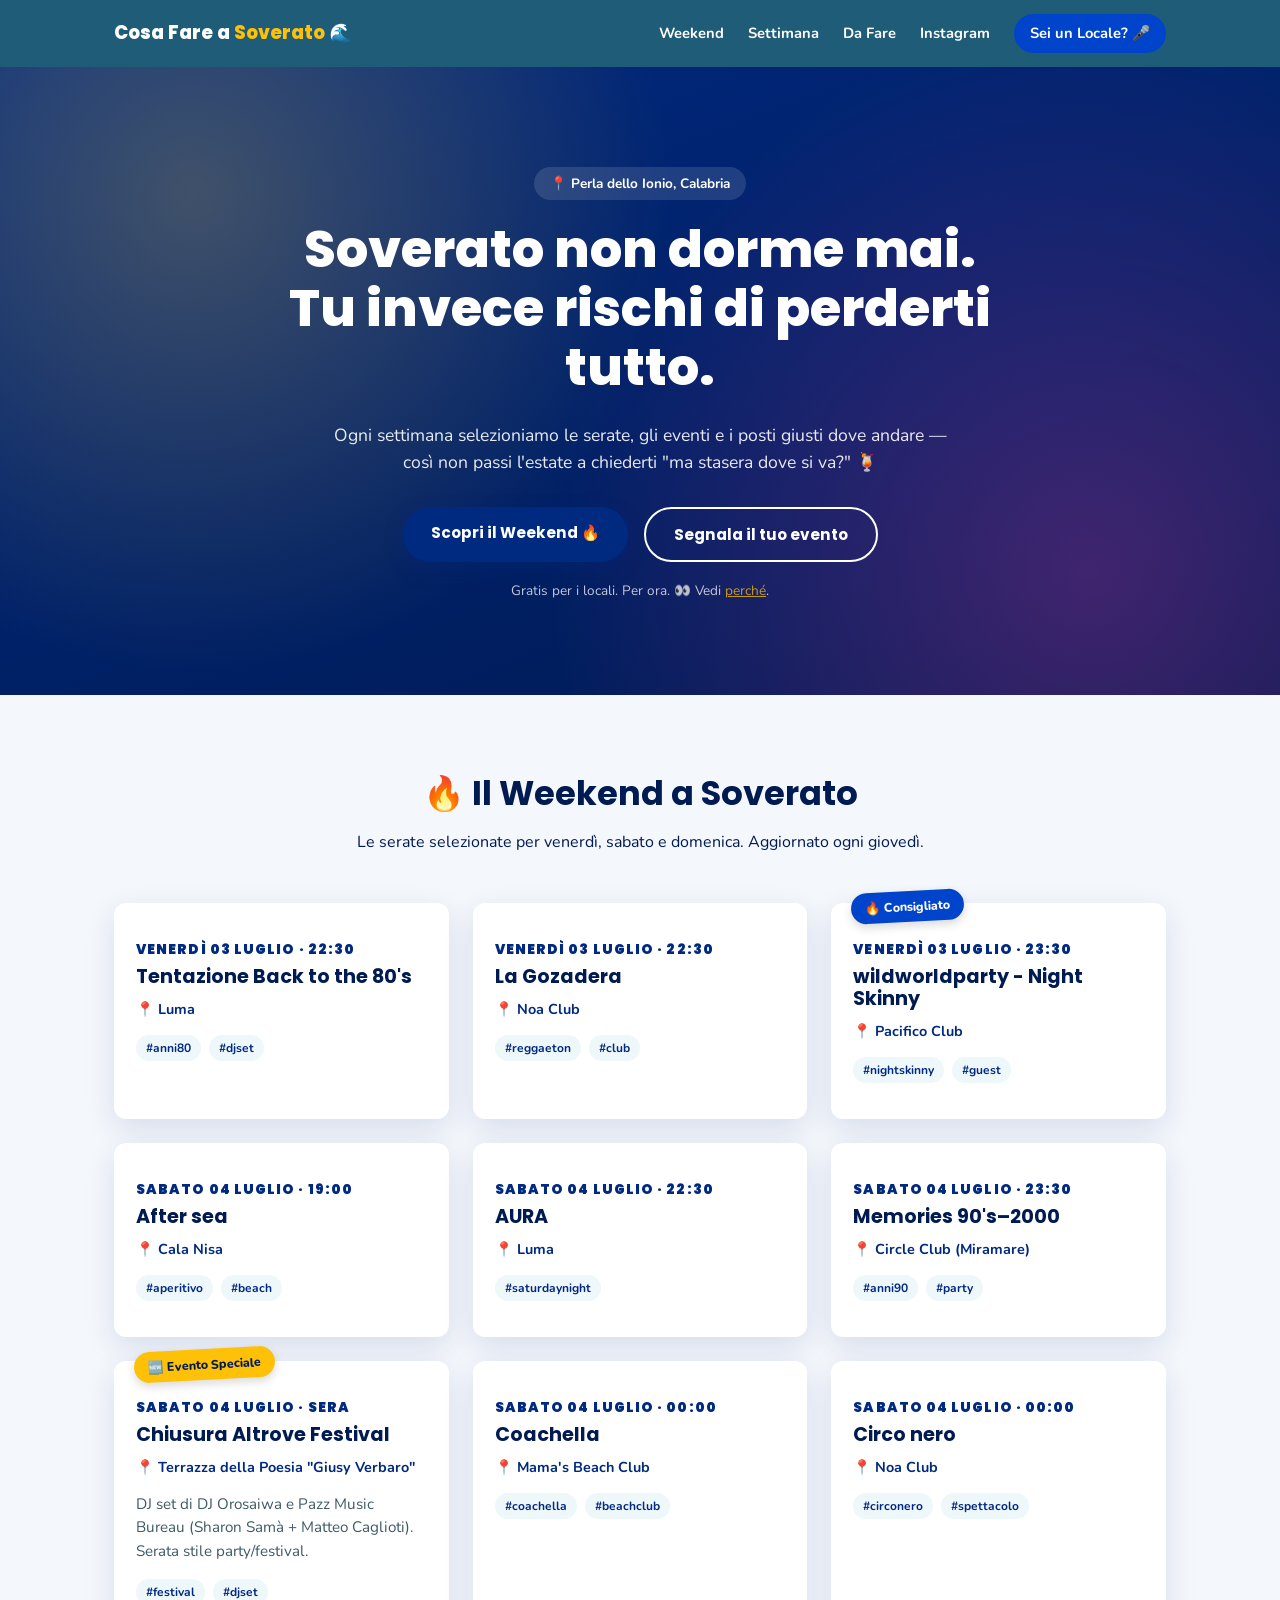
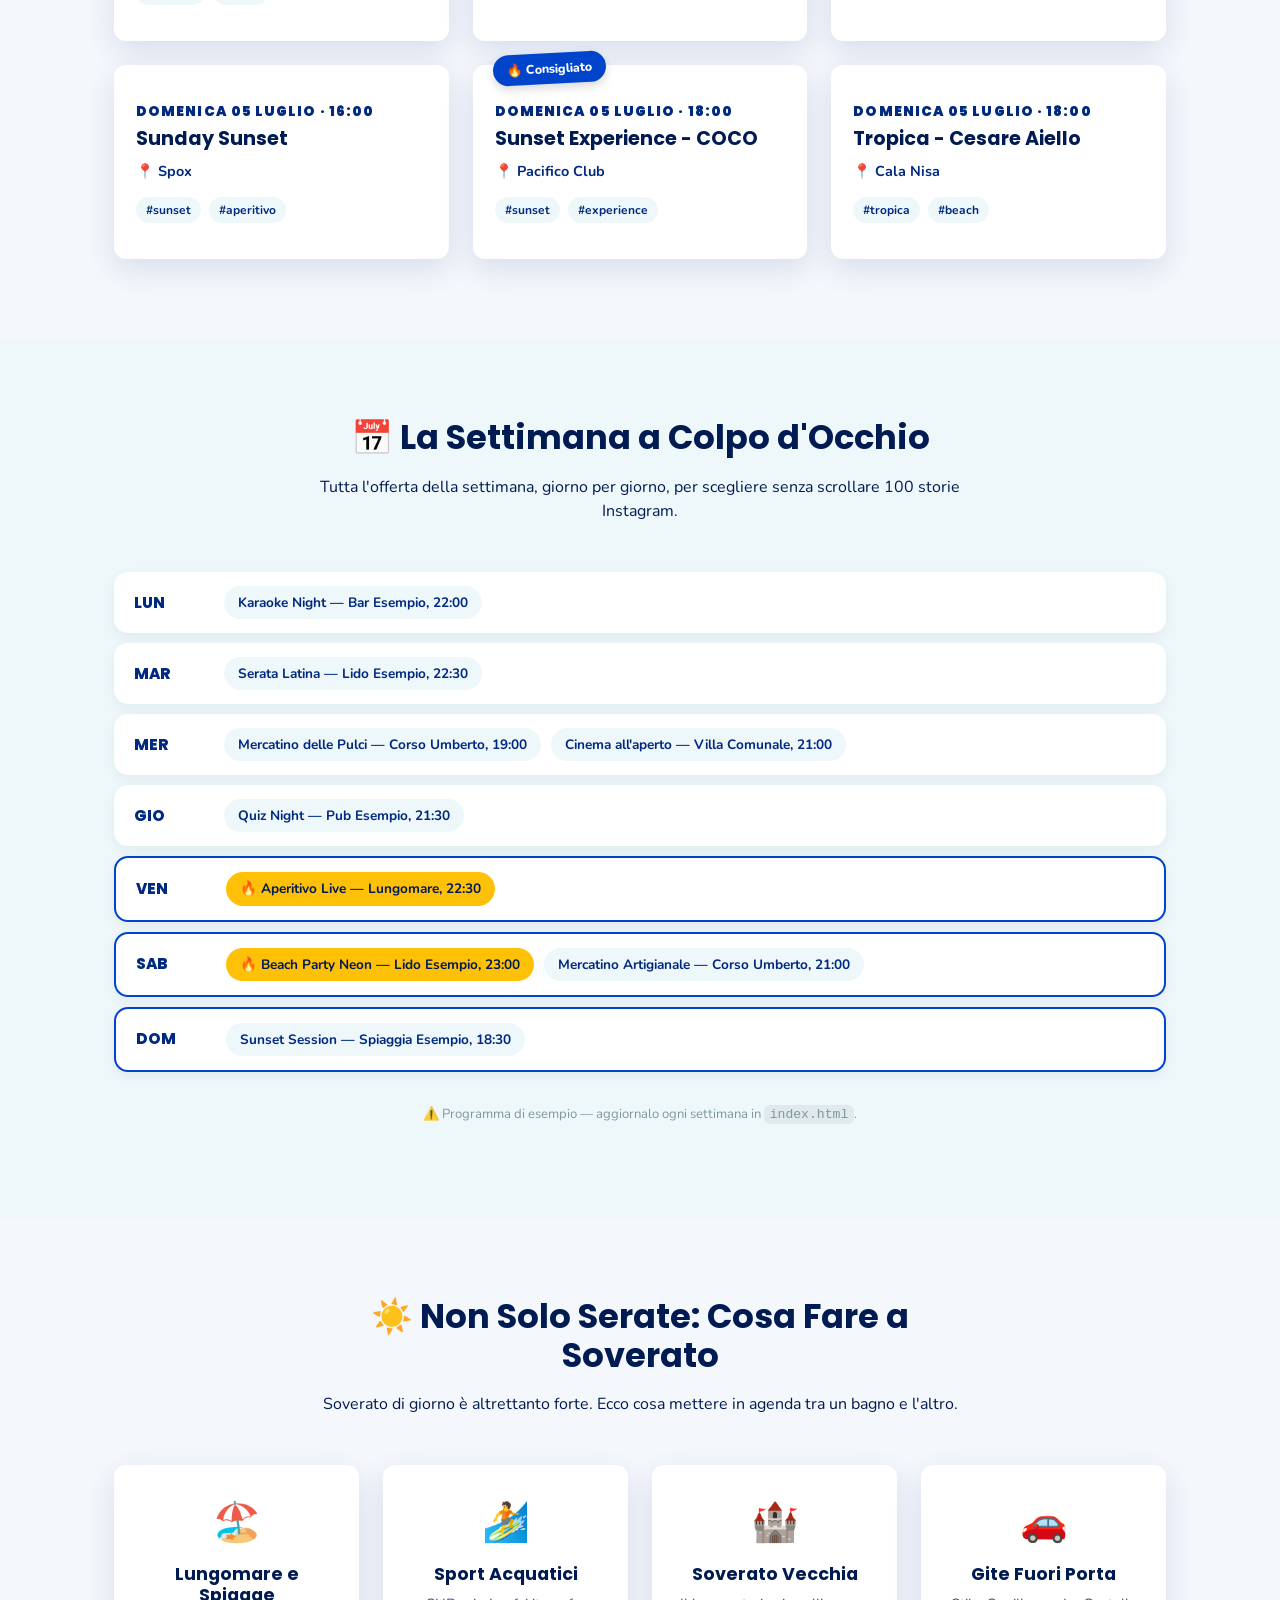
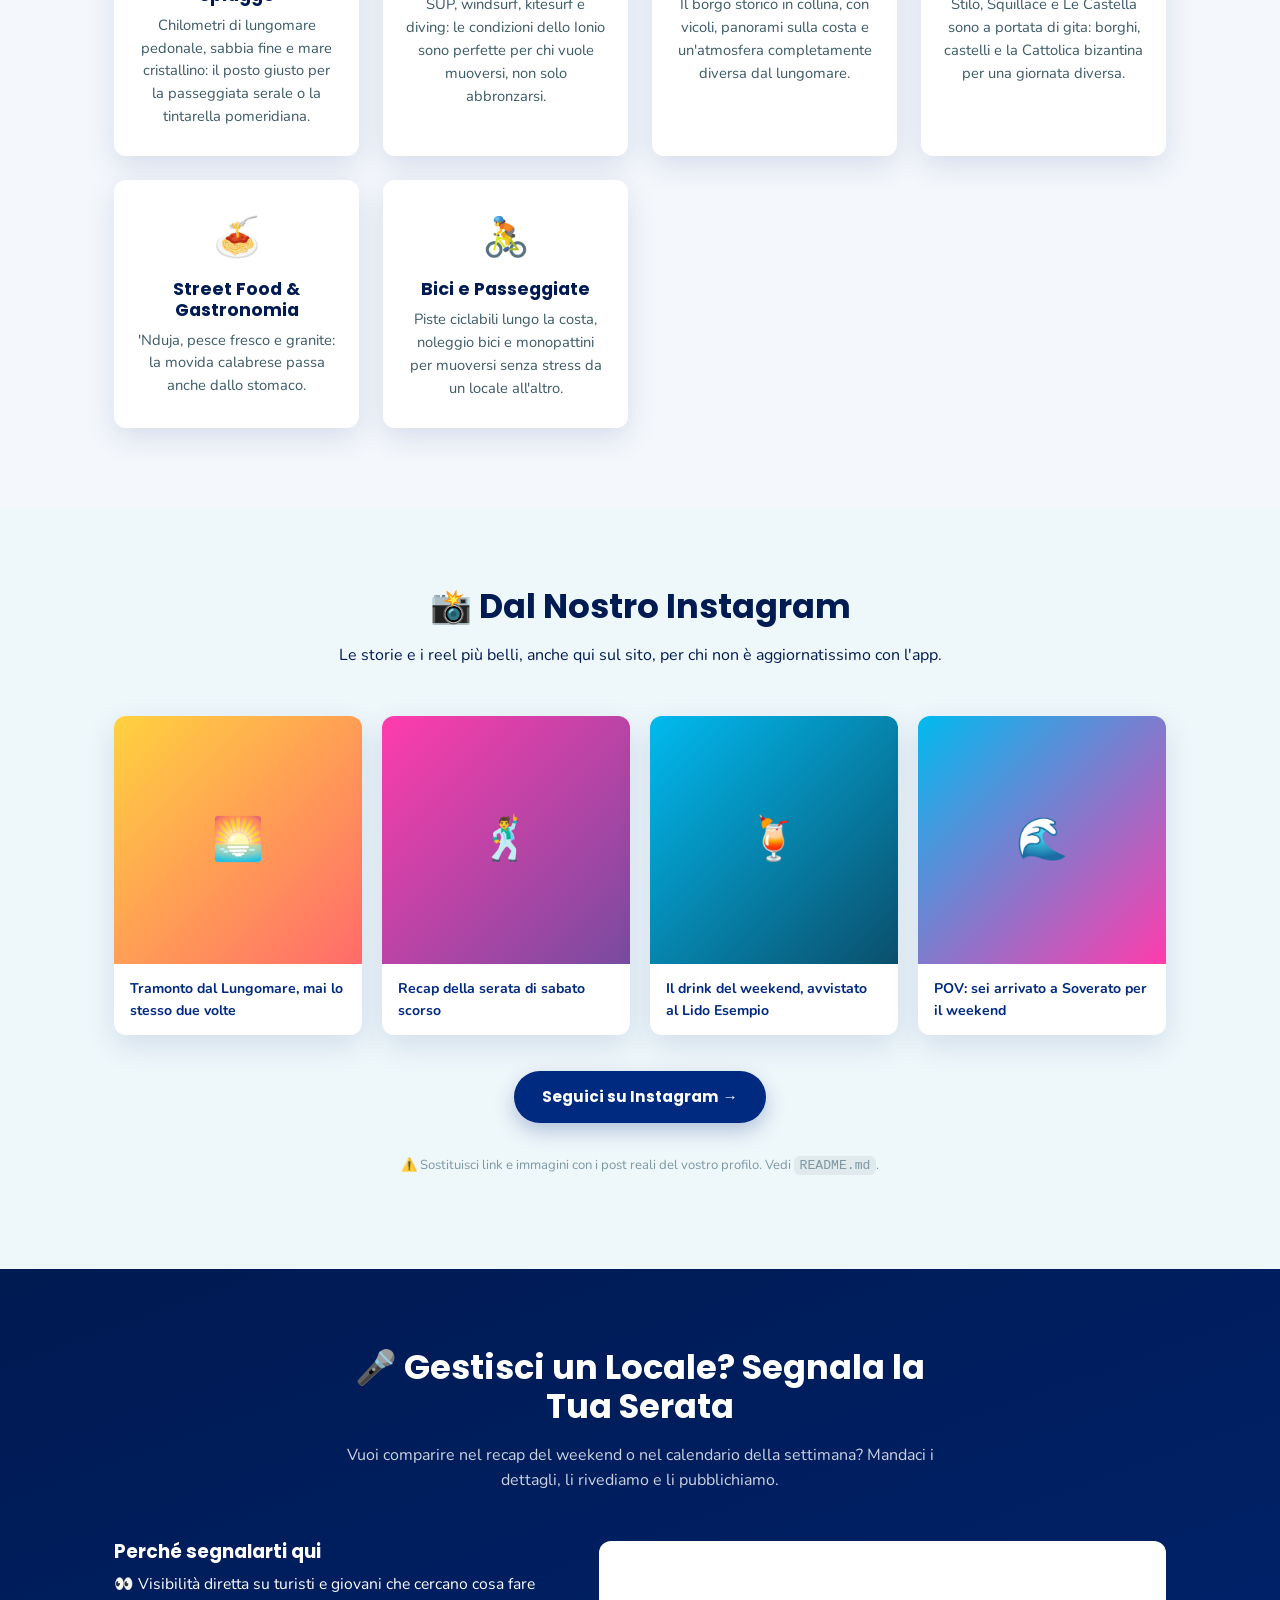
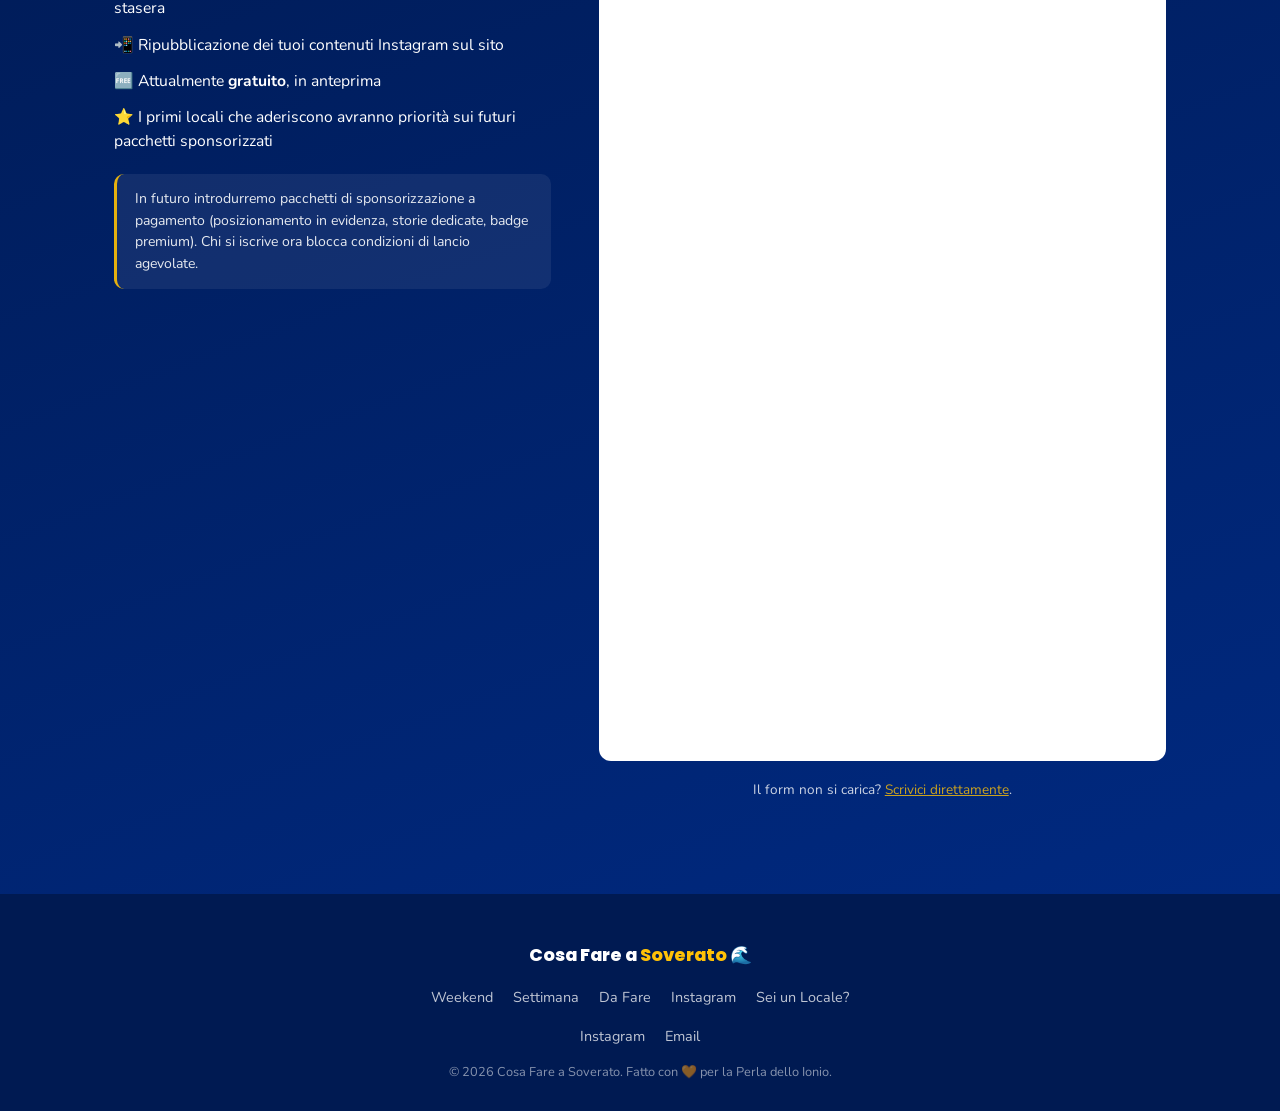
==== index.html @ 8e14e942 "Aggiunti eventi" ====
<!DOCTYPE html>
<html lang="it">
<head>
<meta charset="UTF-8">
<meta name="viewport" content="width=device-width, initial-scale=1.0">
<title>Cosa Fare a Soverato | Eventi, Serate e Cose da Fare Stasera</title>
<meta name="description" content="La guida definitiva a Soverato: eventi del weekend, serate, discoteche, aperitivi e attività turistiche in Calabria. Aggiornata ogni settimana per turisti e giovani. Sei un locale? Segnala il tuo evento gratis.">
<meta name="keywords" content="cosa fare a Soverato, eventi Soverato, serate Soverato, discoteche Soverato, movida Calabria, Soverato stasera, turismo Soverato">
<meta name="author" content="Cosa Fare a Soverato">
<meta name="robots" content="index, follow">
<link rel="canonical" href="https://www.cosafareasoverato.it/">

<!-- Open Graph -->
<meta property="og:type" content="website">
<meta property="og:site_name" content="Cosa Fare a Soverato">
<meta property="og:title" content="Cosa Fare a Soverato | Eventi, Serate e Cose da Fare Stasera">
<meta property="og:description" content="Weekend, serate, spiagge e attività: tutto quello che succede a Soverato, aggiornato ogni settimana. 🌊🔥">
<meta property="og:image" content="https://www.cosafareasoverato.it/images/og-cover.jpg">
<meta property="og:url" content="https://www.cosafareasoverato.it/">
<meta property="og:locale" content="it_IT">

<!-- Twitter Card -->
<meta name="twitter:card" content="summary_large_image">
<meta name="twitter:title" content="Cosa Fare a Soverato | Eventi, Serate e Cose da Fare Stasera">
<meta name="twitter:description" content="Weekend, serate, spiagge e attività: tutto quello che succede a Soverato, aggiornato ogni settimana. 🌊🔥">
<meta name="twitter:image" content="https://www.cosafareasoverato.it/images/og-cover.jpg">

<meta name="theme-color" content="#0B4F6C">
<link rel="icon" type="image/svg+xml" href="images/favicon.svg">

<link rel="preconnect" href="https://fonts.googleapis.com">
<link rel="preconnect" href="https://fonts.gstatic.com" crossorigin>
<link href="https://fonts.googleapis.com/css2?family=Poppins:wght@700;800;900&family=Nunito:wght@400;600;700&display=swap" rel="stylesheet">

<link rel="stylesheet" href="css/style.css">

<!-- JSON-LD: Organization + WebSite -->
<script type="application/ld+json">
{
  "@context": "https://schema.org",
  "@type": "Organization",
  "name": "Cosa Fare a Soverato",
  "url": "https://www.cosafareasoverato.it/",
  "logo": "https://www.cosafareasoverato.it/images/logo.png",
  "sameAs": [
    "https://www.instagram.com/cosafareasoverato/"
  ]
}
</script>
<script type="application/ld+json">
{
  "@context": "https://schema.org",
  "@type": "WebSite",
  "name": "Cosa Fare a Soverato",
  "url": "https://www.cosafareasoverato.it/"
}
</script>
</head>
<body>

<!-- ============ HEADER / NAV ============ -->
<header class="site-header">
  <div class="container nav-wrap">
    <a href="#top" class="logo">Cosa Fare a <span>Soverato</span> 🌊</a>
    <button class="nav-toggle" id="navToggle" aria-label="Apri menu" aria-expanded="false">
      <span></span><span></span><span></span>
    </button>
    <nav class="main-nav" id="mainNav">
      <a href="#weekend">Weekend</a>
      <a href="#settimana">Settimana</a>
      <a href="#da-fare">Da Fare</a>
      <a href="#instagram">Instagram</a>
      <a href="#locali" class="nav-cta">Sei un Locale? 🎤</a>
    </nav>
  </div>
</header>

<!-- ============ HERO ============ -->
<section class="hero" id="top">
  <div class="container hero-inner">
    <p class="eyebrow">📍 Perla dello Ionio, Calabria</p>
    <h1>Soverato non dorme mai. <br>Tu invece rischi di perderti tutto.</h1>
    <p class="hero-sub">Ogni settimana selezioniamo le serate, gli eventi e i posti giusti dove andare — così non passi l'estate a chiederti "ma stasera dove si va?" 🍹</p>
    <div class="hero-cta">
      <a href="#weekend" class="btn btn-primary">Scopri il Weekend 🔥</a>
      <a href="#locali" class="btn btn-outline">Segnala il tuo evento</a>
    </div>
    <p class="hero-note">Gratis per i locali. Per ora. 👀 Vedi <a href="#pricing-note">perché</a>.</p>
  </div>
</section>

<!-- ============ WEEKEND RECAP ============ -->
<section class="section" id="weekend">
  <div class="container">
    <div class="section-head">
      <h2>🔥 Il Weekend a Soverato</h2>
      <p>Le serate selezionate per venerdì, sabato e domenica. Aggiornato ogni giovedì.</p>
    </div>

    <!--
      TEMPLATE EVENTO — copia questo blocco <article> per aggiungere un nuovo evento del weekend.
      Cambia solo il testo tra i tag, non toccare le classi.
      Badge disponibili: badge-hot (🔥 Consigliato), badge-new (🆕 Novità), badge-free (🎟️ Ingresso Gratuito)
    -->
    <div class="event-grid">
  
  <article class="event-card">
    <p class="event-day">VENERDÌ 03 LUGLIO · 22:30</p>
    <h3>Tentazione Back to the 80's</h3>
    <p class="event-venue">📍 Luma</p>
    <div class="event-tags"><span>#anni80</span><span>#djset</span></div>
  </article>

  <article class="event-card">
    <p class="event-day">VENERDÌ 03 LUGLIO · 22:30</p>
    <h3>La Gozadera</h3>
    <p class="event-venue">📍 Noa Club</p>
    <div class="event-tags"><span>#reggaeton</span><span>#club</span></div>
  </article>

  <article class="event-card">
    <span class="badge badge-hot">🔥 Consigliato</span>
    <p class="event-day">VENERDÌ 03 LUGLIO · 23:30</p>
    <h3>wildworldparty - Night Skinny</h3>
    <p class="event-venue">📍 Pacifico Club</p>
    <div class="event-tags"><span>#nightskinny</span><span>#guest</span></div>
  </article>

  <article class="event-card">
    <p class="event-day">SABATO 04 LUGLIO · 19:00</p>
    <h3>After sea</h3>
    <p class="event-venue">📍 Cala Nisa</p>
    <div class="event-tags"><span>#aperitivo</span><span>#beach</span></div>
  </article>

  <article class="event-card">
    <p class="event-day">SABATO 04 LUGLIO · 22:30</p>
    <h3>AURA</h3>
    <p class="event-venue">📍 Luma</p>
    <div class="event-tags"><span>#saturdaynight</span></div>
  </article>

  <article class="event-card">
    <p class="event-day">SABATO 04 LUGLIO · 23:30</p>
    <h3>Memories 90's–2000</h3>
    <p class="event-venue">📍 Circle Club (Miramare)</p>
    <div class="event-tags"><span>#anni90</span><span>#party</span></div>
  </article>

  <article class="event-card">
    <span class="badge badge-new">🆕 Evento Speciale</span>
    <p class="event-day">SABATO 04 LUGLIO · SERA</p>
    <h3>Chiusura Altrove Festival</h3>
    <p class="event-venue">📍 Terrazza della Poesia "Giusy Verbaro"</p>
    <p class="event-desc">DJ set di DJ Orosaiwa e Pazz Music Bureau (Sharon Samà + Matteo Caglioti). Serata stile party/festival.</p>
    <div class="event-tags"><span>#festival</span><span>#djset</span></div>
  </article>

  <article class="event-card">
    <p class="event-day">SABATO 04 LUGLIO · 00:00</p>
    <h3>Coachella</h3>
    <p class="event-venue">📍 Mama's Beach Club</p>
    <div class="event-tags"><span>#coachella</span><span>#beachclub</span></div>
  </article>

  <article class="event-card">
    <p class="event-day">SABATO 04 LUGLIO · 00:00</p>
    <h3>Circo nero</h3>
    <p class="event-venue">📍 Noa Club</p>
    <div class="event-tags"><span>#circonero</span><span>#spettacolo</span></div>
  </article>

  <article class="event-card">
    <p class="event-day">DOMENICA 05 LUGLIO · 16:00</p>
    <h3>Sunday Sunset</h3>
    <p class="event-venue">📍 Spox</p>
    <div class="event-tags"><span>#sunset</span><span>#aperitivo</span></div>
  </article>

  <article class="event-card">
    <span class="badge badge-hot">🔥 Consigliato</span>
    <p class="event-day">DOMENICA 05 LUGLIO · 18:00</p>
    <h3>Sunset Experience - COCO</h3>
    <p class="event-venue">📍 Pacifico Club</p>
    <div class="event-tags"><span>#sunset</span><span>#experience</span></div>
  </article>

  <article class="event-card">
    <p class="event-day">DOMENICA 05 LUGLIO · 18:00</p>
    <h3>Tropica - Cesare Aiello</h3>
    <p class="event-venue">📍 Cala Nisa</p>
    <div class="event-tags"><span>#tropica</span><span>#beach</span></div>
  </article>

</div>
</section>

<!-- ============ SETTIMANA ESTATE ============ -->
<section class="section section-alt" id="settimana">
  <div class="container">
    <div class="section-head">
      <h2>📅 La Settimana a Colpo d'Occhio</h2>
      <p>Tutta l'offerta della settimana, giorno per giorno, per scegliere senza scrollare 100 storie Instagram.</p>
    </div>

    <!-- TEMPLATE GIORNO — copia il blocco <div class="day-row"> per un nuovo giorno -->
    <div class="week-list">

      <div class="day-row">
        <div class="day-label">LUN</div>
        <div class="day-events">
          <span class="pill">Karaoke Night — Bar Esempio, 22:00</span>
        </div>
      </div>

      <div class="day-row">
        <div class="day-label">MAR</div>
        <div class="day-events">
          <span class="pill">Serata Latina — Lido Esempio, 22:30</span>
        </div>
      </div>

      <div class="day-row">
        <div class="day-label">MER</div>
        <div class="day-events">
          <span class="pill">Mercatino delle Pulci — Corso Umberto, 19:00</span>
          <span class="pill">Cinema all'aperto — Villa Comunale, 21:00</span>
        </div>
      </div>

      <div class="day-row">
        <div class="day-label">GIO</div>
        <div class="day-events">
          <span class="pill">Quiz Night — Pub Esempio, 21:30</span>
        </div>
      </div>

      <div class="day-row day-row-highlight">
        <div class="day-label">VEN</div>
        <div class="day-events">
          <span class="pill pill-hot">🔥 Aperitivo Live — Lungomare, 22:30</span>
        </div>
      </div>

      <div class="day-row day-row-highlight">
        <div class="day-label">SAB</div>
        <div class="day-events">
          <span class="pill pill-hot">🔥 Beach Party Neon — Lido Esempio, 23:00</span>
          <span class="pill">Mercatino Artigianale — Corso Umberto, 21:00</span>
        </div>
      </div>

      <div class="day-row day-row-highlight">
        <div class="day-label">DOM</div>
        <div class="day-events">
          <span class="pill">Sunset Session — Spiaggia Esempio, 18:30</span>
        </div>
      </div>

    </div>
    <p class="section-footnote">⚠️ Programma di esempio — aggiornalo ogni settimana in <code>index.html</code>.</p>
  </div>
</section>

<!-- ============ COSA FARE (TURISMO) ============ -->
<section class="section" id="da-fare">
  <div class="container">
    <div class="section-head">
      <h2>☀️ Non Solo Serate: Cosa Fare a Soverato</h2>
      <p>Soverato di giorno è altrettanto forte. Ecco cosa mettere in agenda tra un bagno e l'altro.</p>
    </div>

    <div class="activity-grid">
      <article class="activity-card">
        <div class="activity-emoji">🏖️</div>
        <h3>Lungomare e Spiagge</h3>
        <p>Chilometri di lungomare pedonale, sabbia fine e mare cristallino: il posto giusto per la passeggiata serale o la tintarella pomeridiana.</p>
      </article>
      <article class="activity-card">
        <div class="activity-emoji">🏄</div>
        <h3>Sport Acquatici</h3>
        <p>SUP, windsurf, kitesurf e diving: le condizioni dello Ionio sono perfette per chi vuole muoversi, non solo abbronzarsi.</p>
      </article>
      <article class="activity-card">
        <div class="activity-emoji">🏰</div>
        <h3>Soverato Vecchia</h3>
        <p>Il borgo storico in collina, con vicoli, panorami sulla costa e un'atmosfera completamente diversa dal lungomare.</p>
      </article>
      <article class="activity-card">
        <div class="activity-emoji">🚗</div>
        <h3>Gite Fuori Porta</h3>
        <p>Stilo, Squillace e Le Castella sono a portata di gita: borghi, castelli e la Cattolica bizantina per una giornata diversa.</p>
      </article>
      <article class="activity-card">
        <div class="activity-emoji">🍝</div>
        <h3>Street Food & Gastronomia</h3>
        <p>'Nduja, pesce fresco e granite: la movida calabrese passa anche dallo stomaco.</p>
      </article>
      <article class="activity-card">
        <div class="activity-emoji">🚴</div>
        <h3>Bici e Passeggiate</h3>
        <p>Piste ciclabili lungo la costa, noleggio bici e monopattini per muoversi senza stress da un locale all'altro.</p>
      </article>
    </div>
  </div>
</section>

<!-- ============ INSTAGRAM ============ -->
<section class="section section-alt" id="instagram">
  <div class="container">
    <div class="section-head">
      <h2>📸 Dal Nostro Instagram</h2>
      <p>Le storie e i reel più belli, anche qui sul sito, per chi non è aggiornatissimo con l'app.</p>
    </div>

    <!-- TEMPLATE POST — copia il blocco <a class="ig-card"> e sostituisci link + immagine + didascalia -->
    <div class="ig-grid">
      <a href="https://www.instagram.com/cosafareasoverato/" target="_blank" rel="noopener" class="ig-card">
        <div class="ig-thumb ig-thumb-1">🌅</div>
        <p>Tramonto dal Lungomare, mai lo stesso due volte</p>
      </a>
      <a href="https://www.instagram.com/cosafareasoverato/" target="_blank" rel="noopener" class="ig-card">
        <div class="ig-thumb ig-thumb-2">🕺</div>
        <p>Recap della serata di sabato scorso</p>
      </a>
      <a href="https://www.instagram.com/cosafareasoverato/" target="_blank" rel="noopener" class="ig-card">
        <div class="ig-thumb ig-thumb-3">🍹</div>
        <p>Il drink del weekend, avvistato al Lido Esempio</p>
      </a>
      <a href="https://www.instagram.com/cosafareasoverato/" target="_blank" rel="noopener" class="ig-card">
        <div class="ig-thumb ig-thumb-4">🌊</div>
        <p>POV: sei arrivato a Soverato per il weekend</p>
      </a>
    </div>
    <div class="ig-follow">
      <a href="https://www.instagram.com/cosafareasoverato/" target="_blank" rel="noopener" class="btn btn-primary">Seguici su Instagram →</a>
    </div>
    <p class="section-footnote">⚠️ Sostituisci link e immagini con i post reali del vostro profilo. Vedi <code>README.md</code>.</p>
  </div>
</section>

<!-- ============ SEI UN LOCALE ============ -->
<section class="section section-dark" id="locali">
  <div class="container locali-inner">
    <div class="section-head">
      <h2>🎤 Gestisci un Locale? Segnala la Tua Serata</h2>
      <p>Vuoi comparire nel recap del weekend o nel calendario della settimana? Mandaci i dettagli, li rivediamo e li pubblichiamo.</p>
    </div>

    <div class="locali-grid">
      <div class="locali-perks">
        <h3>Perché segnalarti qui</h3>
        <ul class="perk-list">
          <li>👀 Visibilità diretta su turisti e giovani che cercano cosa fare stasera</li>
          <li>📲 Ripubblicazione dei tuoi contenuti Instagram sul sito</li>
          <li>🆓 Attualmente <strong>gratuito</strong>, in anteprima</li>
          <li>⭐ I primi locali che aderiscono avranno priorità sui futuri pacchetti sponsorizzati</li>
        </ul>
        <p id="pricing-note" class="pricing-note">In futuro introdurremo pacchetti di sponsorizzazione a pagamento (posizionamento in evidenza, storie dedicate, badge premium). Chi si iscrive ora blocca condizioni di lancio agevolate.</p>
      </div>

      <div class="locali-form">
        <!--
          FORM GOOGLE — sostituisci lo "src" qui sotto con il link di embed del tuo Google Form:
          Google Form → tre puntini in alto a destra → Incorpora HTML → copia il valore "src" dell'iframe.
        -->
        <iframe
          src="https://docs.google.com/forms/d/e/INSERISCI_QUI_ID_FORM/viewform?embedded=true"
          width="100%" height="820" frameborder="0" marginheight="0" marginwidth="0"
          title="Form segnalazione eventi locali Soverato">
          Caricamento…
        </iframe>
        <p class="form-fallback">Il form non si carica? <a href="mailto:info@cosafareasoverato.it">Scrivici direttamente</a>.</p>
      </div>
    </div>
  </div>
</section>

<!-- ============ FOOTER ============ -->
<footer class="site-footer">
  <div class="container footer-inner">
    <p class="footer-logo">Cosa Fare a <span>Soverato</span> 🌊</p>
    <div class="footer-links">
      <a href="#weekend">Weekend</a>
      <a href="#settimana">Settimana</a>
      <a href="#da-fare">Da Fare</a>
      <a href="#instagram">Instagram</a>
      <a href="#locali">Sei un Locale?</a>
    </div>
    <div class="footer-social">
      <a href="https://www.instagram.com/cosafareasoverato/" target="_blank" rel="noopener">Instagram</a>
      <a href="mailto:info@cosafareasoverato.it">Email</a>
    </div>
    <p class="footer-copy">© <span id="year"></span> Cosa Fare a Soverato. Fatto con 🧡 per la Perla dello Ionio.</p>
  </div>
</footer>

<script src="js/main.js"></script>
</body>
</html>
---- css/style.css ----
:root {
  --blue-deep: #002980; /* Main Flyer Navy */
  --blue-dark: #001A52; /* Darker shade for depth */
  --turquoise: #D1E6FA; /* Light blue from the Friday weather card */
  --coral: #0044CC; /* Vibrant blue for primary buttons */
  --yellow: #FFC107; /* From the sun icon */
  --pink: #002980; /* Overwritten to remove pink gradients */
  --light: #F4F7FB; /* Very light blue-grey for site background */
  --white: #FFFFFF;
  --text: #001A52; /* Dark navy text instead of dark grey */
  --radius: 12px; /* Slightly sharper corners to match the flyer's rectangular feel */
  --shadow: 0 10px 30px rgba(0, 41, 128, 0.12);
  --font-head: 'Poppins', sans-serif;
  --font-body: 'Nunito', sans-serif;
}

* { box-sizing: border-box; }

html { scroll-behavior: smooth; }

body {
  margin: 0;
  font-family: var(--font-body);
  color: var(--text);
  background: var(--light);
  line-height: 1.55;
}

h1, h2, h3 {
  font-family: var(--font-head);
  line-height: 1.15;
  margin: 0 0 .5em;
}

p { margin: 0 0 1em; }

a { color: inherit; text-decoration: none; }

.container {
  max-width: 1100px;
  margin: 0 auto;
  padding: 0 24px;
}

img { max-width: 100%; display: block; }

/* ---------- BUTTONS ---------- */
.btn {
  display: inline-block;
  padding: 14px 28px;
  border-radius: 999px;
  font-family: var(--font-head);
  font-weight: 700;
  font-size: .95rem;
  transition: transform .15s ease, box-shadow .15s ease;
}
.btn:hover { transform: translateY(-2px) scale(1.02); }
.btn-primary {
  /* Replaced the coral/pink gradient with a solid brand blue */
  background: var(--blue-deep);
  color: var(--white);
  box-shadow: 0 8px 20px rgba(0, 41, 128, .25);
}
.btn-outline {
  background: transparent;
  color: var(--white);
  border: 2px solid var(--white);
}

/* ---------- HEADER / NAV ---------- */
.site-header {
  position: sticky;
  top: 0;
  z-index: 100;
  background: rgba(11, 79, 108, 0.92);
  backdrop-filter: blur(8px);
}
.nav-wrap {
  display: flex;
  align-items: center;
  justify-content: space-between;
  padding: 14px 24px;
}
.logo {
  font-family: var(--font-head);
  font-weight: 800;
  color: var(--white);
  font-size: 1.15rem;
}
.logo span { color: var(--yellow); }

.main-nav {
  display: flex;
  align-items: center;
  gap: 24px;
}
.main-nav a {
  color: var(--white);
  font-weight: 700;
  font-size: .92rem;
}
.main-nav a:hover { color: var(--yellow); }
.nav-cta {
  background: var(--coral);
  padding: 8px 16px;
  border-radius: 999px;
}
.nav-cta:hover { color: var(--white) !important; opacity: .9; }

.nav-toggle {
  display: none;
  flex-direction: column;
  gap: 5px;
  background: none;
  border: none;
  cursor: pointer;
  padding: 6px;
}
.nav-toggle span {
  width: 26px;
  height: 3px;
  background: var(--white);
  border-radius: 2px;
}

/* ---------- HERO ---------- */
.hero {
  background:
    radial-gradient(circle at 15% 20%, rgba(255, 210, 63, .25), transparent 40%),
    radial-gradient(circle at 85% 80%, rgba(255, 60, 172, .25), transparent 45%),
    linear-gradient(160deg, var(--blue-deep), var(--blue-dark));
  color: var(--white);
  padding: 100px 0 80px;
  text-align: center;
}
.eyebrow {
  display: inline-block;
  background: rgba(255,255,255,.12);
  padding: 6px 16px;
  border-radius: 999px;
  font-weight: 700;
  font-size: .85rem;
  margin-bottom: 20px;
}
.hero h1 {
  font-size: clamp(1.8rem, 4.5vw, 3.2rem);
  font-weight: 800;
  max-width: 800px;
  margin-left: auto;
  margin-right: auto;
}
.hero-sub {
  max-width: 620px;
  margin: 0 auto 30px;
  font-size: 1.1rem;
  opacity: .9;
}
.hero-cta {
  display: flex;
  gap: 16px;
  justify-content: center;
  flex-wrap: wrap;
  margin-bottom: 18px;
}
.hero-note {
  font-size: .85rem;
  opacity: .75;
}
.hero-note a { text-decoration: underline; color: var(--yellow); }

/* ---------- SECTIONS ---------- */
.section { padding: 80px 0; }
.section-alt { background: #EEF7FA; }
.section-dark {
  background: linear-gradient(160deg, var(--blue-dark), var(--blue-deep));
  color: var(--white);
}
.section-dark .section-head p { color: rgba(255,255,255,.8); }

.section-head {
  text-align: center;
  max-width: 640px;
  margin: 0 auto 48px;
}
.section-head h2 {
  font-size: clamp(1.5rem, 3vw, 2.1rem);
}

.section-footnote {
  text-align: center;
  font-size: .82rem;
  color: #7d97a3;
  margin-top: 32px;
}
.section-footnote code {
  background: rgba(0,0,0,.06);
  padding: 2px 6px;
  border-radius: 6px;
}

/* ---------- EVENT CARDS ---------- */
.event-grid {
  display: grid;
  grid-template-columns: repeat(auto-fit, minmax(250px, 1fr));
  gap: 24px;
}
.event-card {
  position: relative;
  background: var(--white);
  border-radius: var(--radius);
  box-shadow: var(--shadow);
  padding: 26px 22px;
  transition: transform .2s ease, box-shadow .2s ease;
}
.event-card:hover {
  transform: translateY(-6px) rotate(-.5deg);
  box-shadow: 0 16px 34px rgba(6,43,63,.18);
}
.badge {
  position: absolute;
  top: -12px;
  left: 20px;
  font-size: .78rem;
  font-weight: 800;
  padding: 6px 14px;
  border-radius: 999px;
  transform: rotate(-3deg);
  box-shadow: 0 4px 10px rgba(0,0,0,.15);
}
.badge-hot { background: var(--coral); color: var(--white); }
.badge-new { background: var(--yellow); color: var(--blue-dark); }
.badge-free { background: var(--turquoise); color: var(--white); }

.event-day {
  font-family: var(--font-head);
  font-weight: 900;
  color: var(--blue-deep);
  font-size: .85rem;
  letter-spacing: .08em;
  margin: 10px 0 6px;
  text-transform: uppercase; 
}
.event-card h3 { font-size: 1.2rem; }
.event-venue { font-weight: 700; font-size: .9rem; color: var(--blue-deep); }
.event-desc { font-size: .95rem; color: #3c5a66; }
.event-tags { display: flex; gap: 8px; flex-wrap: wrap; margin-bottom: 10px; }
.event-tags span {
  font-size: .75rem;
  background: #EEF7FA;
  color: var(--blue-deep);
  padding: 4px 10px;
  border-radius: 999px;
  font-weight: 700;
}
.event-link {
  font-weight: 800;
  font-size: .85rem;
  color: var(--pink);
}

/* ---------- WEEK LIST ---------- */
.week-list {
  display: flex;
  flex-direction: column;
  gap: 10px;
}
.day-row {
  display: grid;
  grid-template-columns: 90px 1fr;
  align-items: center;
  background: var(--white);
  border-radius: 14px;
  padding: 14px 20px;
  box-shadow: 0 4px 14px rgba(6,43,63,.06);
}
.day-row-highlight {
  border: 2px solid var(--coral);
}
.day-label {
  font-family: var(--font-head);
  font-weight: 800;
  color: var(--blue-deep);
  font-size: .95rem;
}
.day-events { display: flex; gap: 10px; flex-wrap: wrap; }
.pill {
  background: #EEF7FA;
  color: var(--blue-deep);
  padding: 6px 14px;
  border-radius: 999px;
  font-size: .85rem;
  font-weight: 700;
}
.pill-hot {
  background: var(--yellow);
  color: var(--blue-dark);
}

/* ---------- ACTIVITY GRID ---------- */
.activity-grid {
  display: grid;
  grid-template-columns: repeat(auto-fit, minmax(230px, 1fr));
  gap: 24px;
}
.activity-card {
  background: var(--white);
  border-radius: var(--radius);
  padding: 28px 22px;
  box-shadow: var(--shadow);
  text-align: center;
  transition: transform .2s ease;
}
.activity-card:hover { transform: translateY(-6px); }
.activity-emoji { font-size: 2.4rem; margin-bottom: 12px; }
.activity-card h3 { font-size: 1.1rem; }
.activity-card p { font-size: .92rem; color: #3c5a66; margin: 0; }

/* ---------- INSTAGRAM ---------- */
.ig-grid {
  display: grid;
  grid-template-columns: repeat(auto-fit, minmax(200px, 1fr));
  gap: 20px;
  margin-bottom: 36px;
}
.ig-card {
  background: var(--white);
  border-radius: var(--radius);
  overflow: hidden;
  box-shadow: var(--shadow);
  transition: transform .2s ease;
}
.ig-card:hover { transform: translateY(-6px) scale(1.01); }
.ig-thumb {
  aspect-ratio: 1 / 1;
  display: flex;
  align-items: center;
  justify-content: center;
  font-size: 2.6rem;
}
.ig-thumb-1 { background: linear-gradient(135deg, #FFD23F, #FF6B6B); }
.ig-thumb-2 { background: linear-gradient(135deg, #FF3CAC, #784BA0); }
.ig-thumb-3 { background: linear-gradient(135deg, #01BAEF, #0B4F6C); }
.ig-thumb-4 { background: linear-gradient(135deg, #01BAEF, #FF3CAC); }
.ig-card p {
  padding: 14px 16px;
  font-size: .88rem;
  font-weight: 700;
  color: var(--blue-deep);
  margin: 0;
}
.ig-follow { text-align: center; }

/* ---------- LOCALI / FORM ---------- */
.locali-grid {
  display: grid;
  grid-template-columns: 1fr 1.3fr;
  gap: 48px;
  align-items: start;
}
.perk-list {
  list-style: none;
  padding: 0;
  margin: 0 0 20px;
  display: flex;
  flex-direction: column;
  gap: 12px;
  font-size: .98rem;
}
.pricing-note {
  background: rgba(255,255,255,.08);
  border-left: 3px solid var(--yellow);
  padding: 14px 18px;
  border-radius: 10px;
  font-size: .88rem;
  opacity: .9;
}
.locali-form iframe {
  border-radius: var(--radius);
  background: var(--white);
}
.form-fallback {
  text-align: center;
  font-size: .85rem;
  opacity: .8;
  margin-top: 10px;
}
.form-fallback a { text-decoration: underline; color: var(--yellow); }

/* ---------- FOOTER ---------- */
.site-footer {
  background: var(--blue-dark);
  color: rgba(255,255,255,.75);
  padding: 48px 0 30px;
  text-align: center;
}
.footer-logo {
  font-family: var(--font-head);
  font-weight: 800;
  color: var(--white);
  font-size: 1.1rem;
}
.footer-logo span { color: var(--yellow); }
.footer-links, .footer-social {
  display: flex;
  gap: 20px;
  justify-content: center;
  flex-wrap: wrap;
  margin-bottom: 16px;
  font-size: .9rem;
}
.footer-links a:hover, .footer-social a:hover { color: var(--yellow); }
.footer-copy { font-size: .8rem; opacity: .7; margin: 0; }

/* ---------- SCROLL REVEAL ---------- */
.reveal {
  opacity: 0;
  transform: translateY(24px);
  transition: opacity .6s ease, transform .6s ease;
}
.reveal.is-visible {
  opacity: 1;
  transform: translateY(0);
}

/* ---------- RESPONSIVE ---------- */
@media (max-width: 800px) {
  .locali-grid { grid-template-columns: 1fr; }
}

@media (max-width: 720px) {
  .nav-toggle { display: flex; }
  .main-nav {
    position: absolute;
    top: 100%;
    left: 0;
    right: 0;
    background: var(--blue-dark);
    flex-direction: column;
    align-items: flex-start;
    padding: 20px 24px;
    gap: 16px;
    display: none;
  }
  .main-nav.is-open { display: flex; }
  .nav-cta { align-self: flex-start; }
}
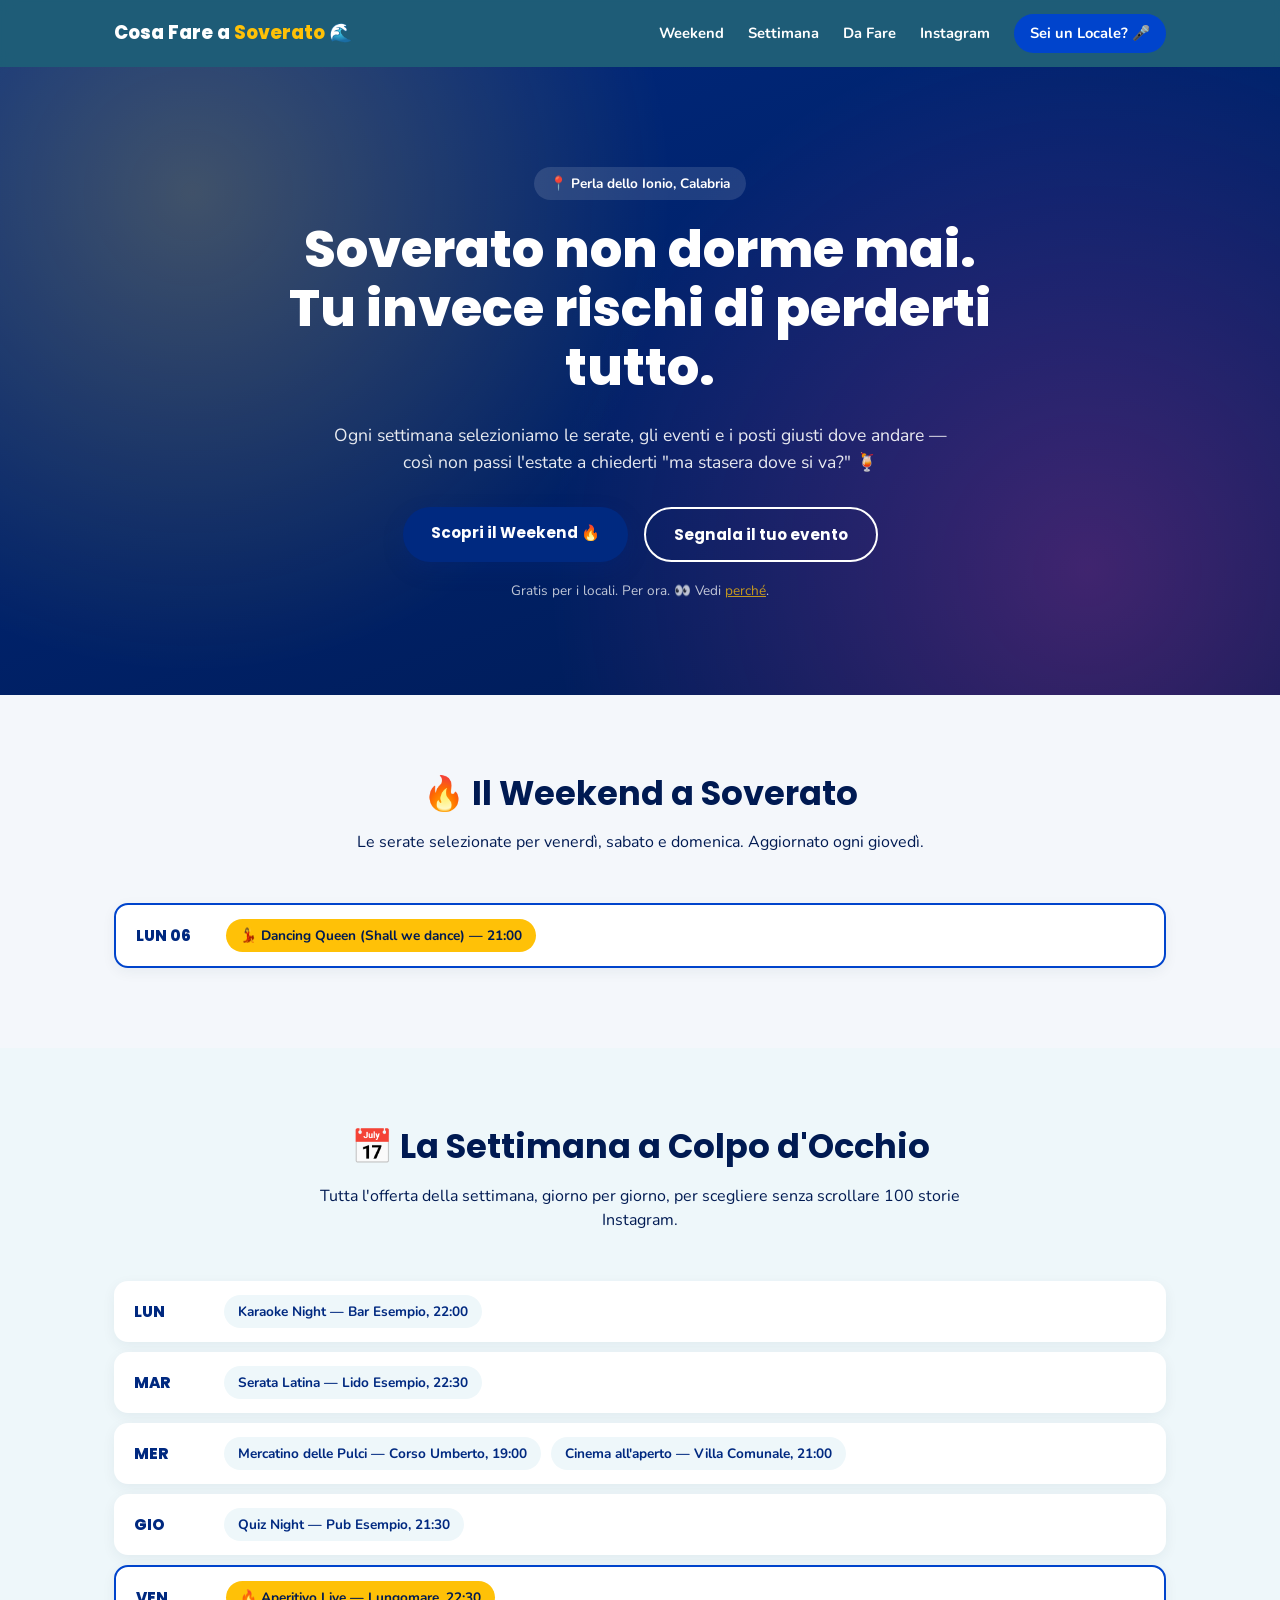
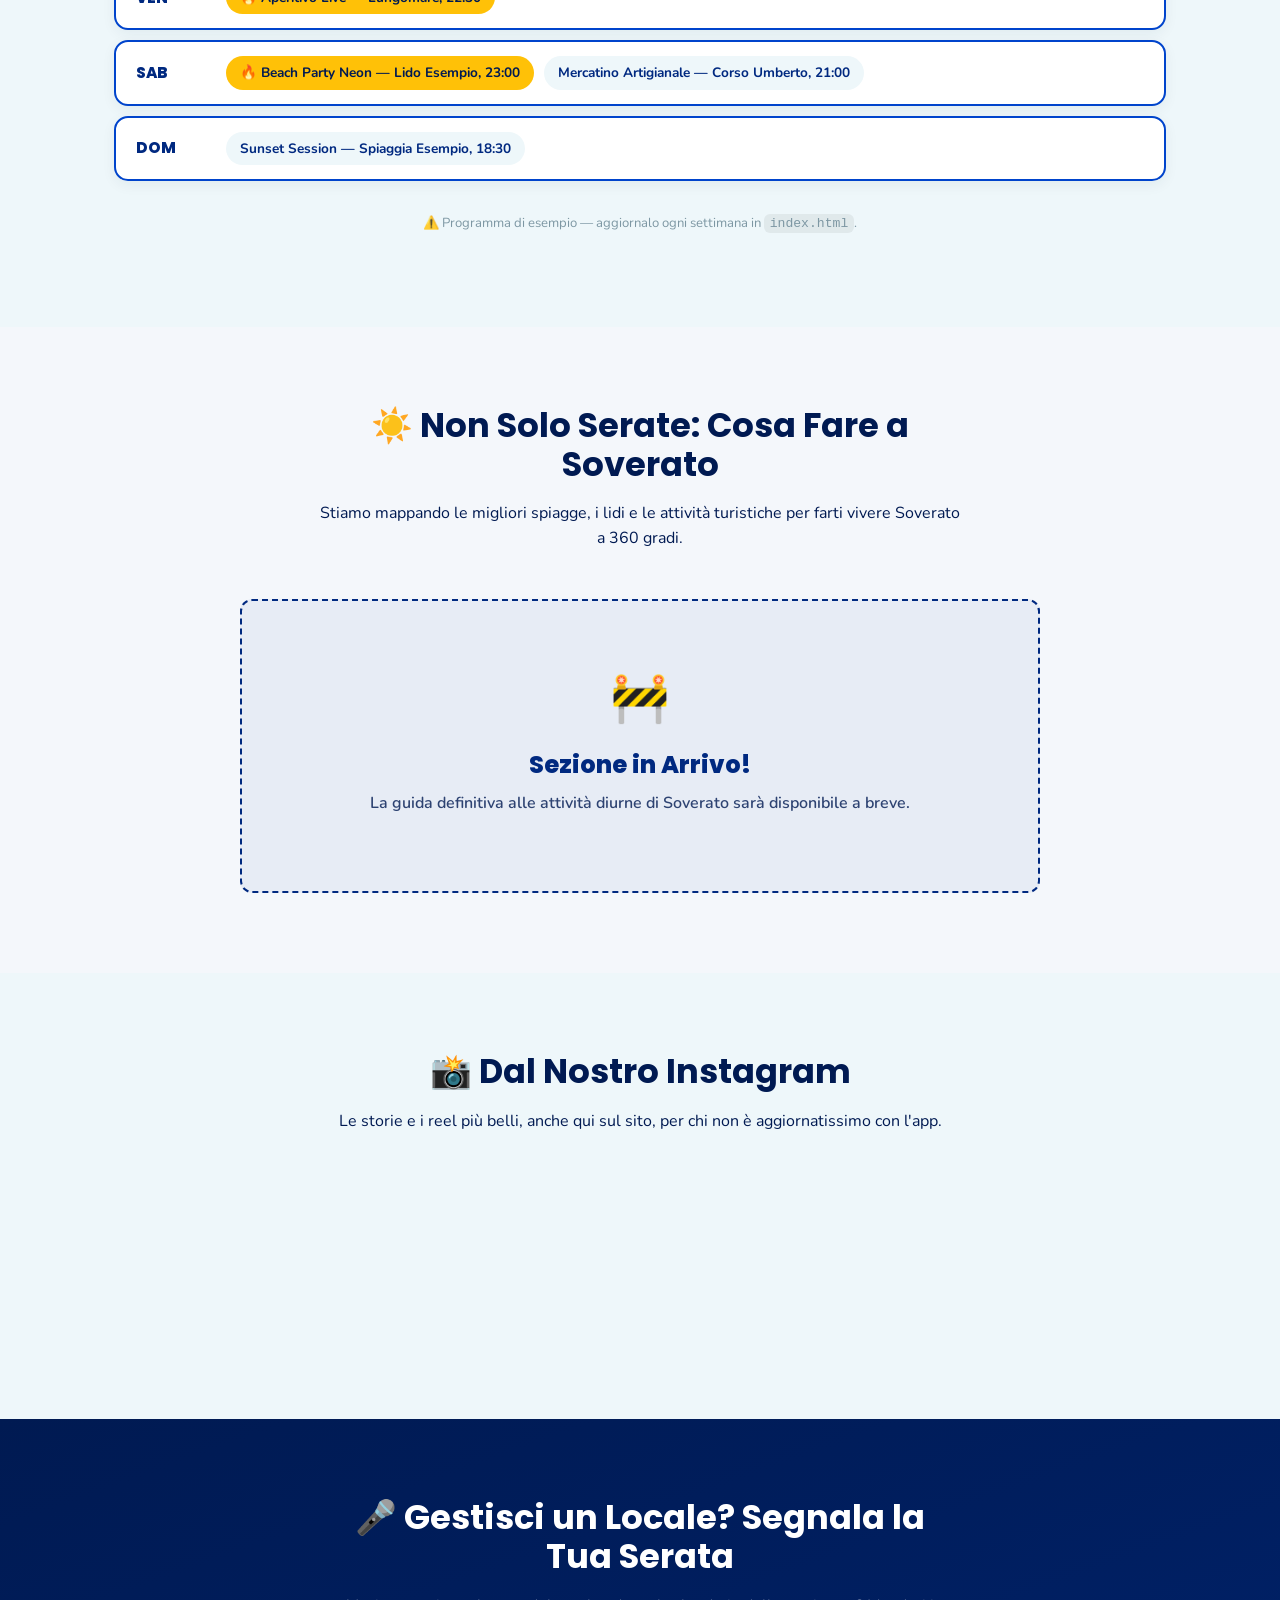
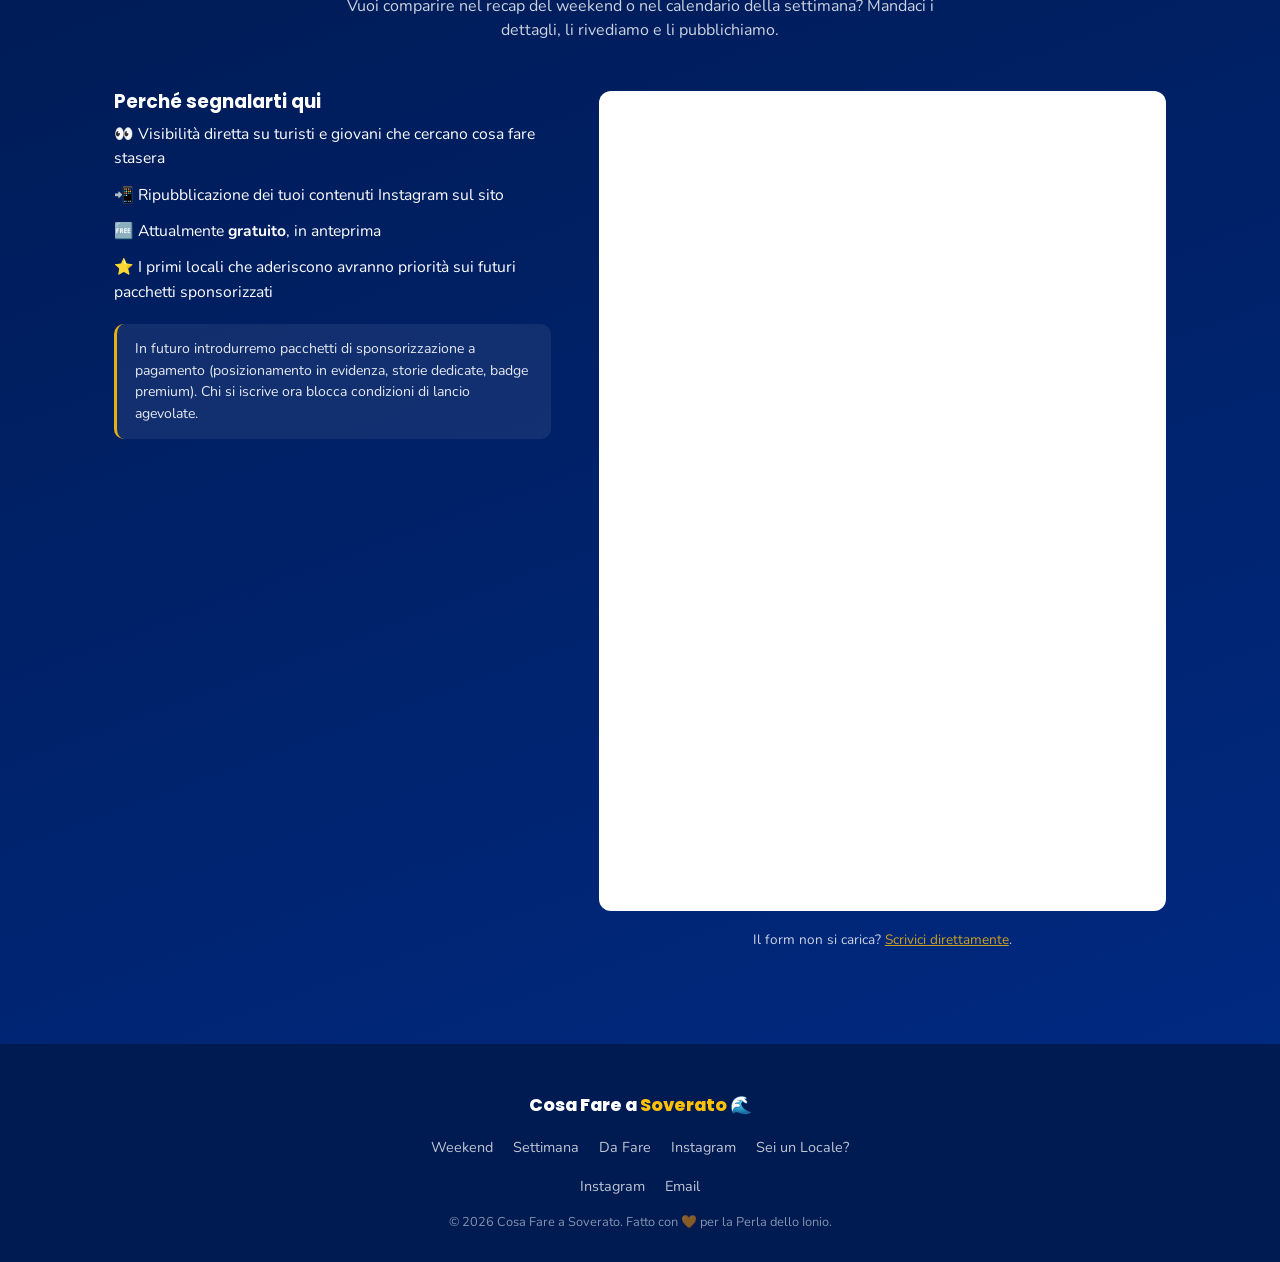
==== commit 0cf2c37d: "week,comingsoon and ig" ====
--- a/index.html
+++ b/index.html
@@ -104,93 +104,12 @@
     -->
     <div class="event-grid">
   
-  <article class="event-card">
-    <p class="event-day">VENERDÌ 03 LUGLIO · 22:30</p>
-    <h3>Tentazione Back to the 80's</h3>
-    <p class="event-venue">📍 Luma</p>
-    <div class="event-tags"><span>#anni80</span><span>#djset</span></div>
-  </article>
-
-  <article class="event-card">
-    <p class="event-day">VENERDÌ 03 LUGLIO · 22:30</p>
-    <h3>La Gozadera</h3>
-    <p class="event-venue">📍 Noa Club</p>
-    <div class="event-tags"><span>#reggaeton</span><span>#club</span></div>
-  </article>
-
-  <article class="event-card">
-    <span class="badge badge-hot">🔥 Consigliato</span>
-    <p class="event-day">VENERDÌ 03 LUGLIO · 23:30</p>
-    <h3>wildworldparty - Night Skinny</h3>
-    <p class="event-venue">📍 Pacifico Club</p>
-    <div class="event-tags"><span>#nightskinny</span><span>#guest</span></div>
-  </article>
-
-  <article class="event-card">
-    <p class="event-day">SABATO 04 LUGLIO · 19:00</p>
-    <h3>After sea</h3>
-    <p class="event-venue">📍 Cala Nisa</p>
-    <div class="event-tags"><span>#aperitivo</span><span>#beach</span></div>
-  </article>
-
-  <article class="event-card">
-    <p class="event-day">SABATO 04 LUGLIO · 22:30</p>
-    <h3>AURA</h3>
-    <p class="event-venue">📍 Luma</p>
-    <div class="event-tags"><span>#saturdaynight</span></div>
-  </article>
-
-  <article class="event-card">
-    <p class="event-day">SABATO 04 LUGLIO · 23:30</p>
-    <h3>Memories 90's–2000</h3>
-    <p class="event-venue">📍 Circle Club (Miramare)</p>
-    <div class="event-tags"><span>#anni90</span><span>#party</span></div>
-  </article>
-
-  <article class="event-card">
-    <span class="badge badge-new">🆕 Evento Speciale</span>
-    <p class="event-day">SABATO 04 LUGLIO · SERA</p>
-    <h3>Chiusura Altrove Festival</h3>
-    <p class="event-venue">📍 Terrazza della Poesia "Giusy Verbaro"</p>
-    <p class="event-desc">DJ set di DJ Orosaiwa e Pazz Music Bureau (Sharon Samà + Matteo Caglioti). Serata stile party/festival.</p>
-    <div class="event-tags"><span>#festival</span><span>#djset</span></div>
-  </article>
-
-  <article class="event-card">
-    <p class="event-day">SABATO 04 LUGLIO · 00:00</p>
-    <h3>Coachella</h3>
-    <p class="event-venue">📍 Mama's Beach Club</p>
-    <div class="event-tags"><span>#coachella</span><span>#beachclub</span></div>
-  </article>
-
-  <article class="event-card">
-    <p class="event-day">SABATO 04 LUGLIO · 00:00</p>
-    <h3>Circo nero</h3>
-    <p class="event-venue">📍 Noa Club</p>
-    <div class="event-tags"><span>#circonero</span><span>#spettacolo</span></div>
-  </article>
-
-  <article class="event-card">
-    <p class="event-day">DOMENICA 05 LUGLIO · 16:00</p>
-    <h3>Sunday Sunset</h3>
-    <p class="event-venue">📍 Spox</p>
-    <div class="event-tags"><span>#sunset</span><span>#aperitivo</span></div>
-  </article>
-
-  <article class="event-card">
-    <span class="badge badge-hot">🔥 Consigliato</span>
-    <p class="event-day">DOMENICA 05 LUGLIO · 18:00</p>
-    <h3>Sunset Experience - COCO</h3>
-    <p class="event-venue">📍 Pacifico Club</p>
-    <div class="event-tags"><span>#sunset</span><span>#experience</span></div>
-  </article>
-
-  <article class="event-card">
-    <p class="event-day">DOMENICA 05 LUGLIO · 18:00</p>
-    <h3>Tropica - Cesare Aiello</h3>
-    <p class="event-venue">📍 Cala Nisa</p>
-    <div class="event-tags"><span>#tropica</span><span>#beach</span></div>
-  </article>
+  <div class="day-row day-row-highlight">
+        <div class="day-label">LUN 06</div>
+        <div class="day-events">
+          <span class="pill pill-hot">💃 Dancing Queen (Shall we dance) — 21:00</span>
+        </div>
+      </div>
 
 </div>
 </section>
@@ -263,7 +182,7 @@
 </section>
 
 <!-- ============ COSA FARE (TURISMO) ============ -->
-<section class="section" id="da-fare">
+<!-- <section class="section" id="da-fare">
   <div class="container">
     <div class="section-head">
       <h2>☀️ Non Solo Serate: Cosa Fare a Soverato</h2>
@@ -303,6 +222,20 @@
       </article>
     </div>
   </div>
+</section> -->
+<section class="section" id="da-fare">
+  <div class="container">
+    <div class="section-head">
+      <h2>☀️ Non Solo Serate: Cosa Fare a Soverato</h2>
+      <p>Stiamo mappando le migliori spiagge, i lidi e le attività turistiche per farti vivere Soverato a 360 gradi.</p>
+    </div>
+
+    <div class="coming-soon-banner" style="background: rgba(0, 41, 128, 0.05); border: 2px dashed #002980; border-radius: 12px; padding: 60px 20px; text-align: center; max-width: 800px; margin: 0 auto;">
+      <div style="font-size: 3rem; margin-bottom: 16px;">🚧</div>
+      <h3 style="color: #002980; font-family: 'Poppins', sans-serif; font-weight: 800; font-size: 1.5rem;">Sezione in Arrivo!</h3>
+      <p style="color: #001A52; font-weight: 600; opacity: 0.8;">La guida definitiva alle attività diurne di Soverato sarà disponibile a breve.</p>
+    </div>
+  </div>
 </section>
 
 <!-- ============ INSTAGRAM ============ -->
@@ -314,29 +247,8 @@
     </div>
 
     <!-- TEMPLATE POST — copia il blocco <a class="ig-card"> e sostituisci link + immagine + didascalia -->
-    <div class="ig-grid">
-      <a href="https://www.instagram.com/cosafareasoverato/" target="_blank" rel="noopener" class="ig-card">
-        <div class="ig-thumb ig-thumb-1">🌅</div>
-        <p>Tramonto dal Lungomare, mai lo stesso due volte</p>
-      </a>
-      <a href="https://www.instagram.com/cosafareasoverato/" target="_blank" rel="noopener" class="ig-card">
-        <div class="ig-thumb ig-thumb-2">🕺</div>
-        <p>Recap della serata di sabato scorso</p>
-      </a>
-      <a href="https://www.instagram.com/cosafareasoverato/" target="_blank" rel="noopener" class="ig-card">
-        <div class="ig-thumb ig-thumb-3">🍹</div>
-        <p>Il drink del weekend, avvistato al Lido Esempio</p>
-      </a>
-      <a href="https://www.instagram.com/cosafareasoverato/" target="_blank" rel="noopener" class="ig-card">
-        <div class="ig-thumb ig-thumb-4">🌊</div>
-        <p>POV: sei arrivato a Soverato per il weekend</p>
-      </a>
-    </div>
-    <div class="ig-follow">
-      <a href="https://www.instagram.com/cosafareasoverato/" target="_blank" rel="noopener" class="btn btn-primary">Seguici su Instagram →</a>
-    </div>
-    <p class="section-footnote">⚠️ Sostituisci link e immagini con i post reali del vostro profilo. Vedi <code>README.md</code>.</p>
-  </div>
+    <!-- LightWidget WIDGET --><script src="https://cdn.lightwidget.com/widgets/lightwidget.js"></script><iframe src="//lightwidget.com/widgets/89bf6e16317e554099635f9ca24b0771.html" scrolling="no" allowtransparency="true" class="lightwidget-widget" style="width:100%;border:0;overflow:hidden;"></iframe>
+    </div>
 </section>
 
 <!-- ============ SEI UN LOCALE ============ -->
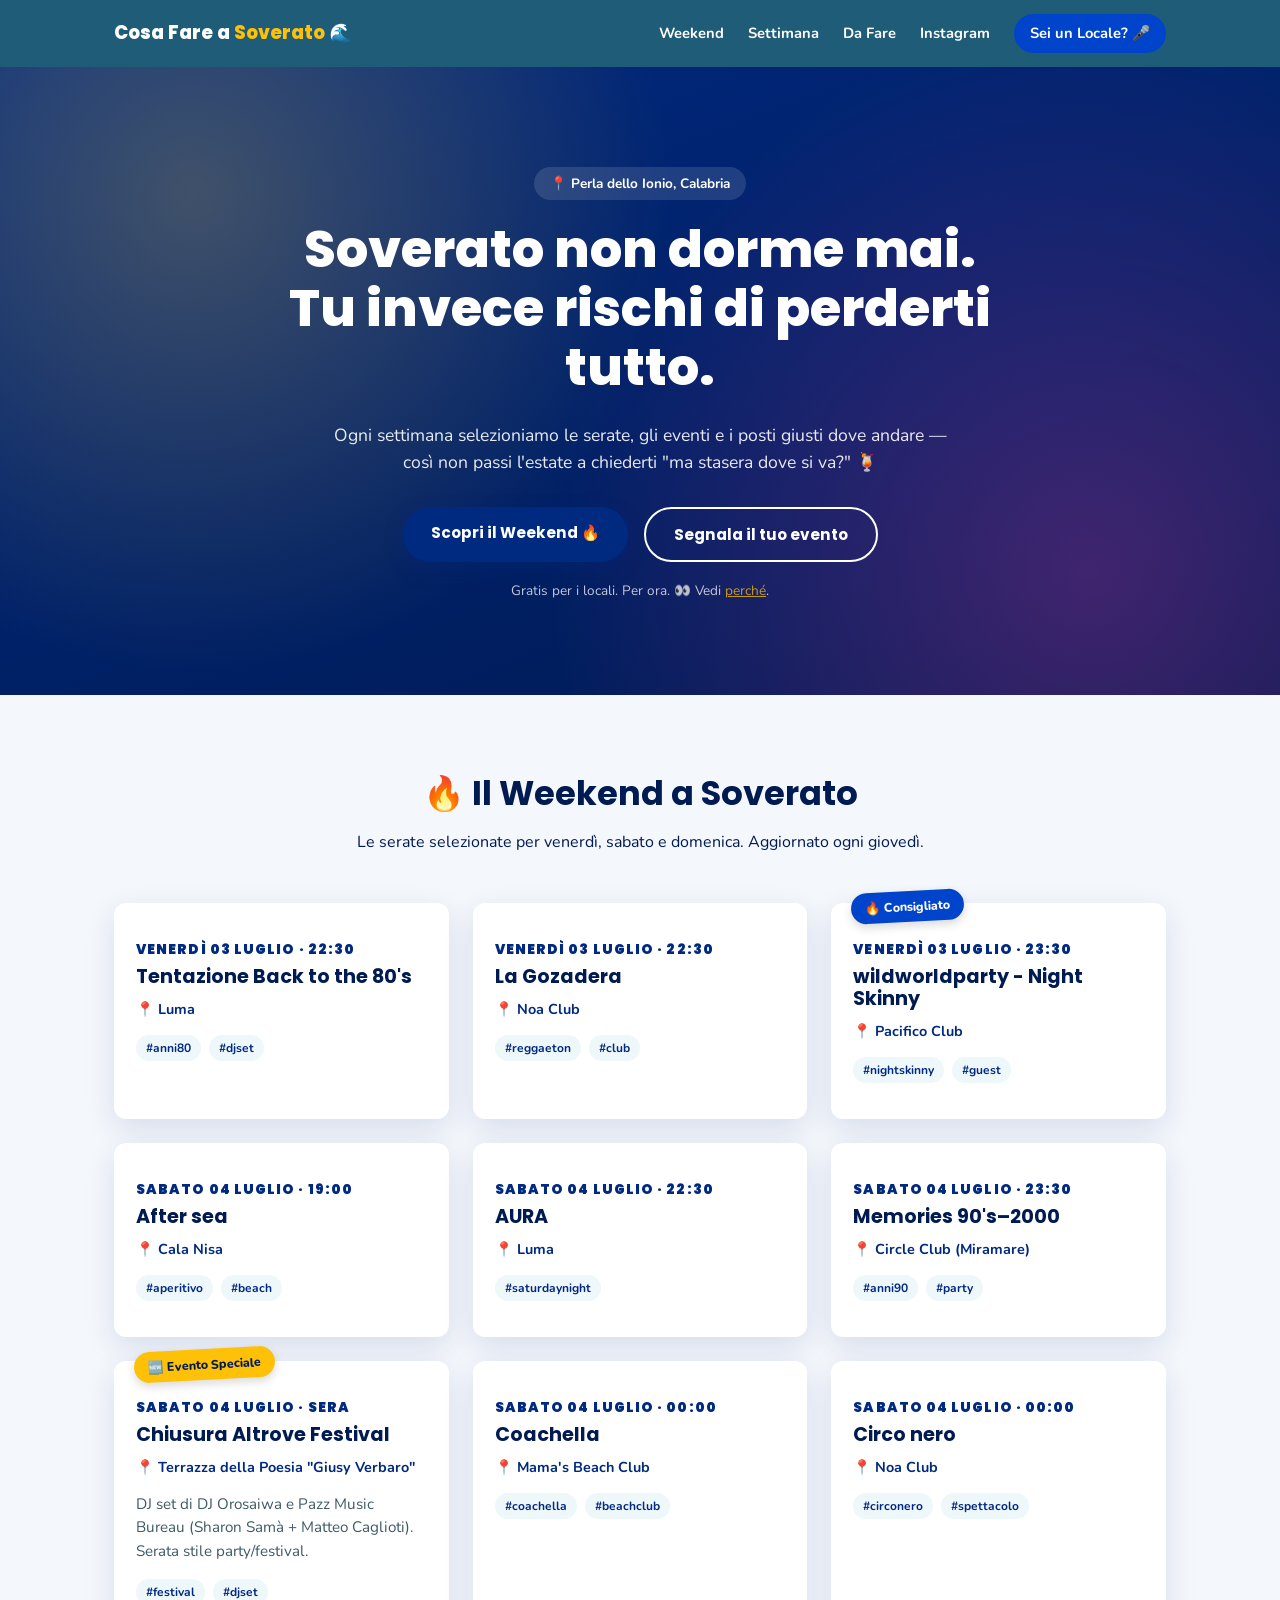
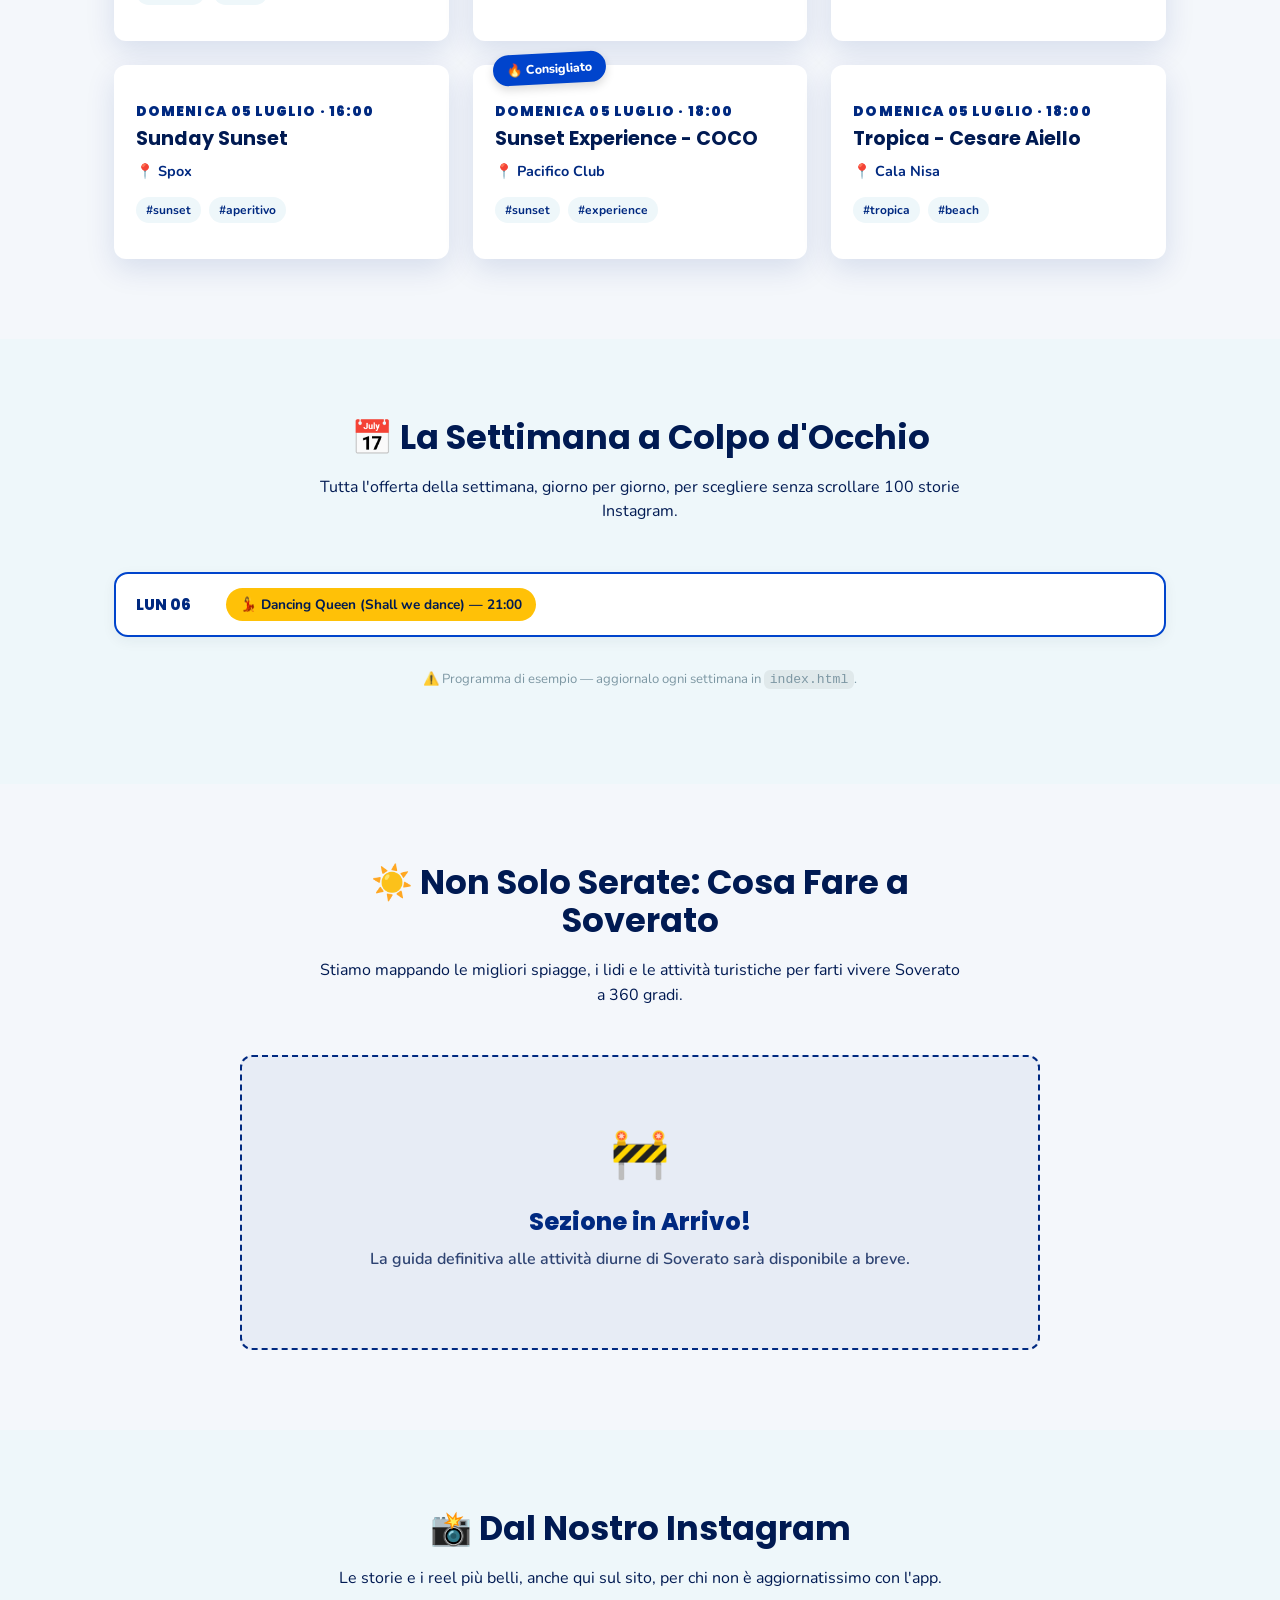
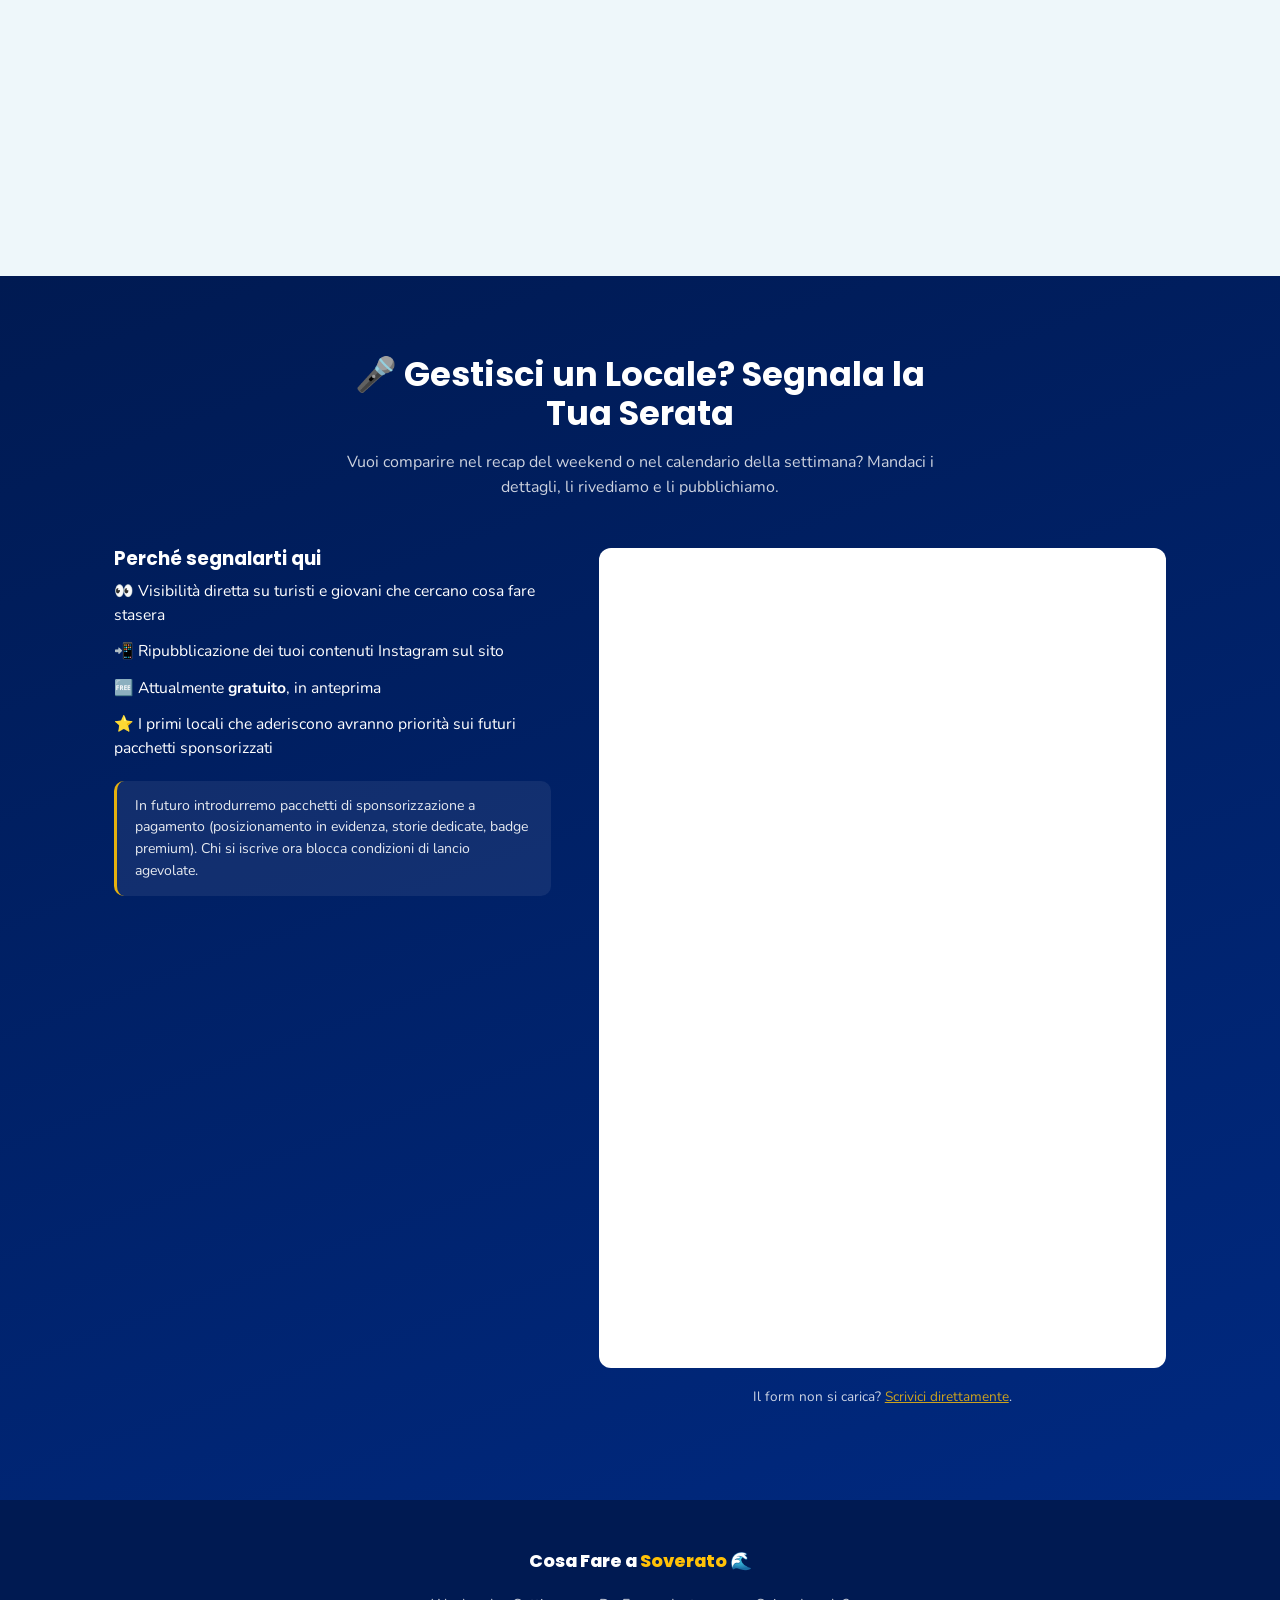
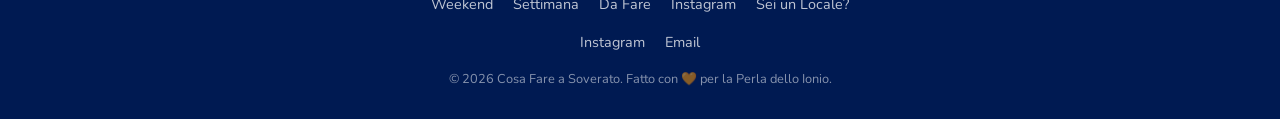
==== commit ab35a24a: "content adj" ====
--- a/index.html
+++ b/index.html
@@ -104,75 +104,112 @@
     -->
     <div class="event-grid">
   
-  <div class="day-row day-row-highlight">
+  <article class="event-card">
+    <p class="event-day">VENERDÌ 03 LUGLIO · 22:30</p>
+    <h3>Tentazione Back to the 80's</h3>
+    <p class="event-venue">📍 Luma</p>
+    <div class="event-tags"><span>#anni80</span><span>#djset</span></div>
+  </article>
+
+  <article class="event-card">
+    <p class="event-day">VENERDÌ 03 LUGLIO · 22:30</p>
+    <h3>La Gozadera</h3>
+    <p class="event-venue">📍 Noa Club</p>
+    <div class="event-tags"><span>#reggaeton</span><span>#club</span></div>
+  </article>
+
+  <article class="event-card">
+    <span class="badge badge-hot">🔥 Consigliato</span>
+    <p class="event-day">VENERDÌ 03 LUGLIO · 23:30</p>
+    <h3>wildworldparty - Night Skinny</h3>
+    <p class="event-venue">📍 Pacifico Club</p>
+    <div class="event-tags"><span>#nightskinny</span><span>#guest</span></div>
+  </article>
+
+  <article class="event-card">
+    <p class="event-day">SABATO 04 LUGLIO · 19:00</p>
+    <h3>After sea</h3>
+    <p class="event-venue">📍 Cala Nisa</p>
+    <div class="event-tags"><span>#aperitivo</span><span>#beach</span></div>
+  </article>
+
+  <article class="event-card">
+    <p class="event-day">SABATO 04 LUGLIO · 22:30</p>
+    <h3>AURA</h3>
+    <p class="event-venue">📍 Luma</p>
+    <div class="event-tags"><span>#saturdaynight</span></div>
+  </article>
+
+  <article class="event-card">
+    <p class="event-day">SABATO 04 LUGLIO · 23:30</p>
+    <h3>Memories 90's–2000</h3>
+    <p class="event-venue">📍 Circle Club (Miramare)</p>
+    <div class="event-tags"><span>#anni90</span><span>#party</span></div>
+  </article>
+
+  <article class="event-card">
+    <span class="badge badge-new">🆕 Evento Speciale</span>
+    <p class="event-day">SABATO 04 LUGLIO · SERA</p>
+    <h3>Chiusura Altrove Festival</h3>
+    <p class="event-venue">📍 Terrazza della Poesia "Giusy Verbaro"</p>
+    <p class="event-desc">DJ set di DJ Orosaiwa e Pazz Music Bureau (Sharon Samà + Matteo Caglioti). Serata stile party/festival.</p>
+    <div class="event-tags"><span>#festival</span><span>#djset</span></div>
+  </article>
+
+  <article class="event-card">
+    <p class="event-day">SABATO 04 LUGLIO · 00:00</p>
+    <h3>Coachella</h3>
+    <p class="event-venue">📍 Mama's Beach Club</p>
+    <div class="event-tags"><span>#coachella</span><span>#beachclub</span></div>
+  </article>
+
+  <article class="event-card">
+    <p class="event-day">SABATO 04 LUGLIO · 00:00</p>
+    <h3>Circo nero</h3>
+    <p class="event-venue">📍 Noa Club</p>
+    <div class="event-tags"><span>#circonero</span><span>#spettacolo</span></div>
+  </article>
+
+  <article class="event-card">
+    <p class="event-day">DOMENICA 05 LUGLIO · 16:00</p>
+    <h3>Sunday Sunset</h3>
+    <p class="event-venue">📍 Spox</p>
+    <div class="event-tags"><span>#sunset</span><span>#aperitivo</span></div>
+  </article>
+
+  <article class="event-card">
+    <span class="badge badge-hot">🔥 Consigliato</span>
+    <p class="event-day">DOMENICA 05 LUGLIO · 18:00</p>
+    <h3>Sunset Experience - COCO</h3>
+    <p class="event-venue">📍 Pacifico Club</p>
+    <div class="event-tags"><span>#sunset</span><span>#experience</span></div>
+  </article>
+
+  <article class="event-card">
+    <p class="event-day">DOMENICA 05 LUGLIO · 18:00</p>
+    <h3>Tropica - Cesare Aiello</h3>
+    <p class="event-venue">📍 Cala Nisa</p>
+    <div class="event-tags"><span>#tropica</span><span>#beach</span></div>
+  </article>
+
+</div>
+</section>
+
+<!-- ============ SETTIMANA ESTATE ============ -->
+<section class="section section-alt" id="settimana">
+  <div class="container">
+    <div class="section-head">
+      <h2>📅 La Settimana a Colpo d'Occhio</h2>
+      <p>Tutta l'offerta della settimana, giorno per giorno, per scegliere senza scrollare 100 storie Instagram.</p>
+    </div>
+
+    <!-- TEMPLATE GIORNO — copia il blocco <div class="day-row"> per un nuovo giorno -->
+    <div class="week-list">
+
+      <div class="day-row day-row-highlight">
         <div class="day-label">LUN 06</div>
         <div class="day-events">
           <span class="pill pill-hot">💃 Dancing Queen (Shall we dance) — 21:00</span>
-        </div>
-      </div>
-
-</div>
-</section>
-
-<!-- ============ SETTIMANA ESTATE ============ -->
-<section class="section section-alt" id="settimana">
-  <div class="container">
-    <div class="section-head">
-      <h2>📅 La Settimana a Colpo d'Occhio</h2>
-      <p>Tutta l'offerta della settimana, giorno per giorno, per scegliere senza scrollare 100 storie Instagram.</p>
-    </div>
-
-    <!-- TEMPLATE GIORNO — copia il blocco <div class="day-row"> per un nuovo giorno -->
-    <div class="week-list">
-
-      <div class="day-row">
-        <div class="day-label">LUN</div>
-        <div class="day-events">
-          <span class="pill">Karaoke Night — Bar Esempio, 22:00</span>
-        </div>
-      </div>
-
-      <div class="day-row">
-        <div class="day-label">MAR</div>
-        <div class="day-events">
-          <span class="pill">Serata Latina — Lido Esempio, 22:30</span>
-        </div>
-      </div>
-
-      <div class="day-row">
-        <div class="day-label">MER</div>
-        <div class="day-events">
-          <span class="pill">Mercatino delle Pulci — Corso Umberto, 19:00</span>
-          <span class="pill">Cinema all'aperto — Villa Comunale, 21:00</span>
-        </div>
-      </div>
-
-      <div class="day-row">
-        <div class="day-label">GIO</div>
-        <div class="day-events">
-          <span class="pill">Quiz Night — Pub Esempio, 21:30</span>
-        </div>
-      </div>
-
-      <div class="day-row day-row-highlight">
-        <div class="day-label">VEN</div>
-        <div class="day-events">
-          <span class="pill pill-hot">🔥 Aperitivo Live — Lungomare, 22:30</span>
-        </div>
-      </div>
-
-      <div class="day-row day-row-highlight">
-        <div class="day-label">SAB</div>
-        <div class="day-events">
-          <span class="pill pill-hot">🔥 Beach Party Neon — Lido Esempio, 23:00</span>
-          <span class="pill">Mercatino Artigianale — Corso Umberto, 21:00</span>
-        </div>
-      </div>
-
-      <div class="day-row day-row-highlight">
-        <div class="day-label">DOM</div>
-        <div class="day-events">
-          <span class="pill">Sunset Session — Spiaggia Esempio, 18:30</span>
         </div>
       </div>
 
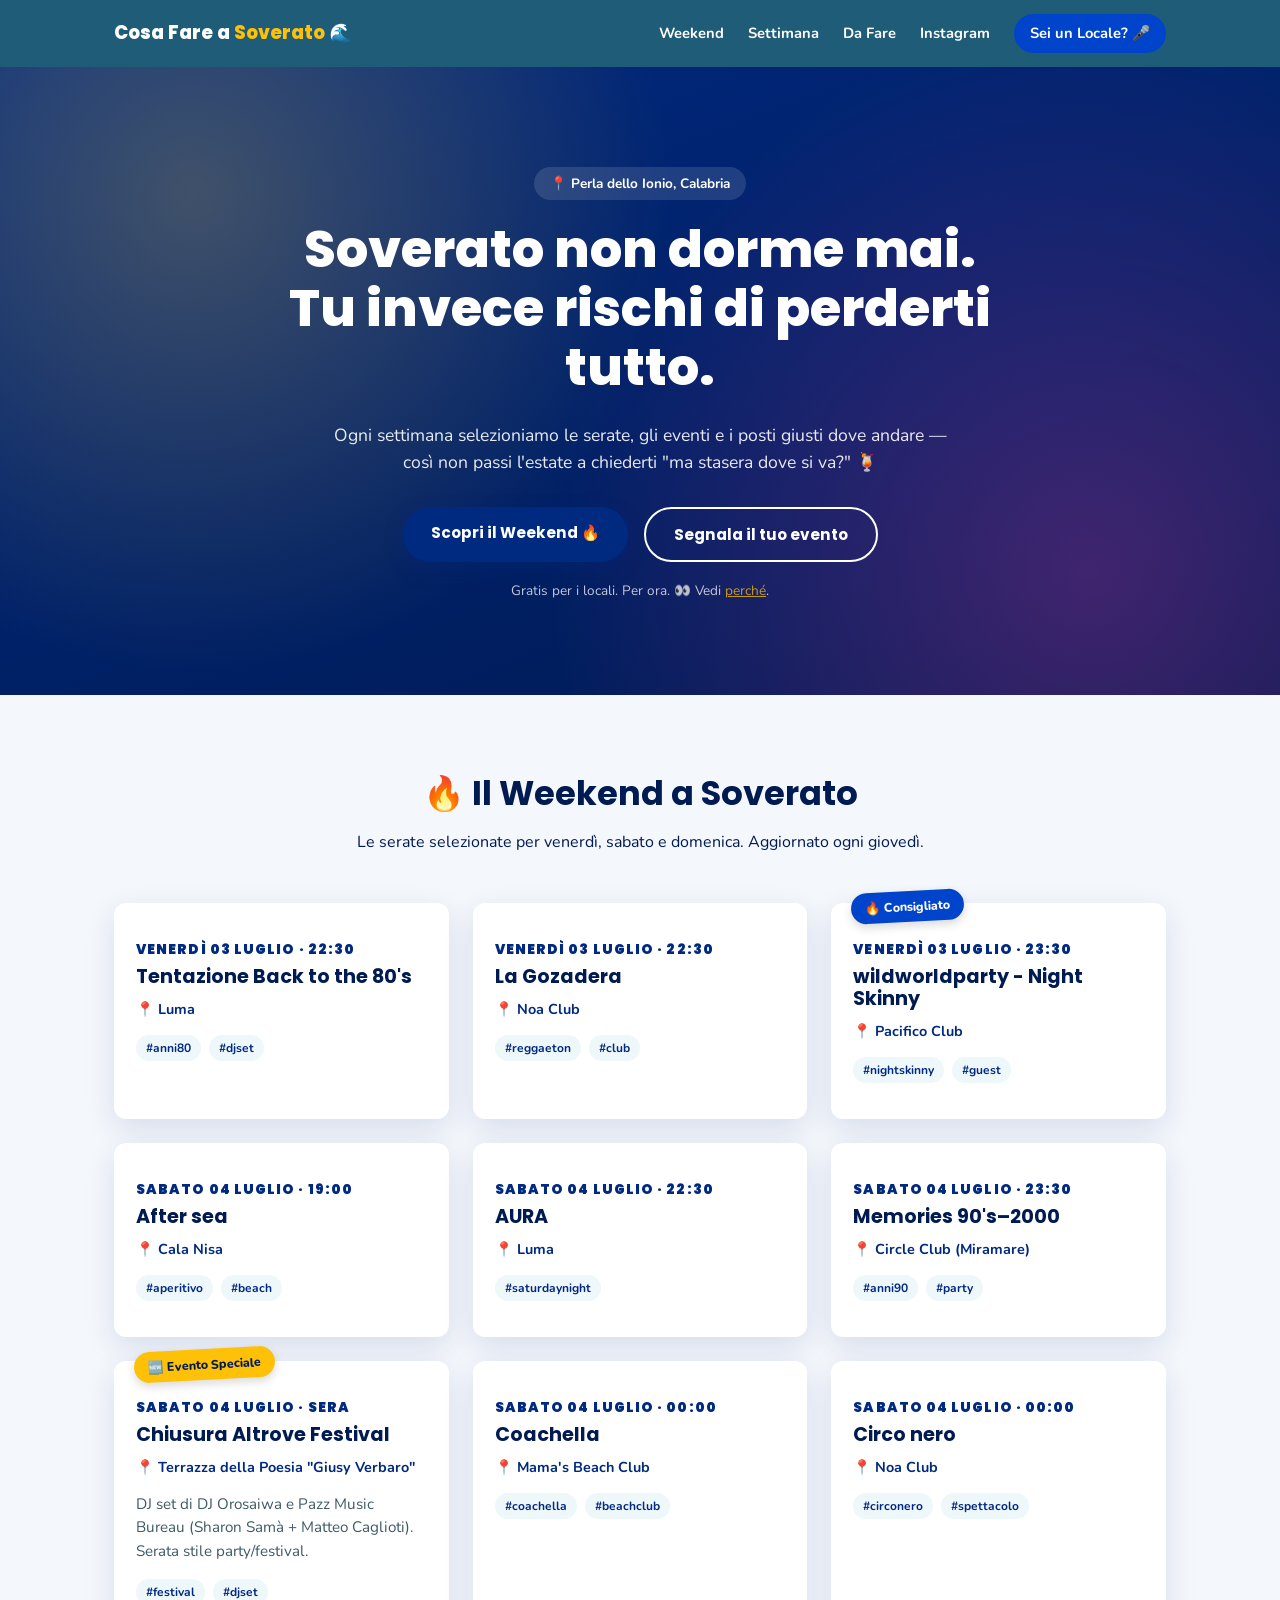
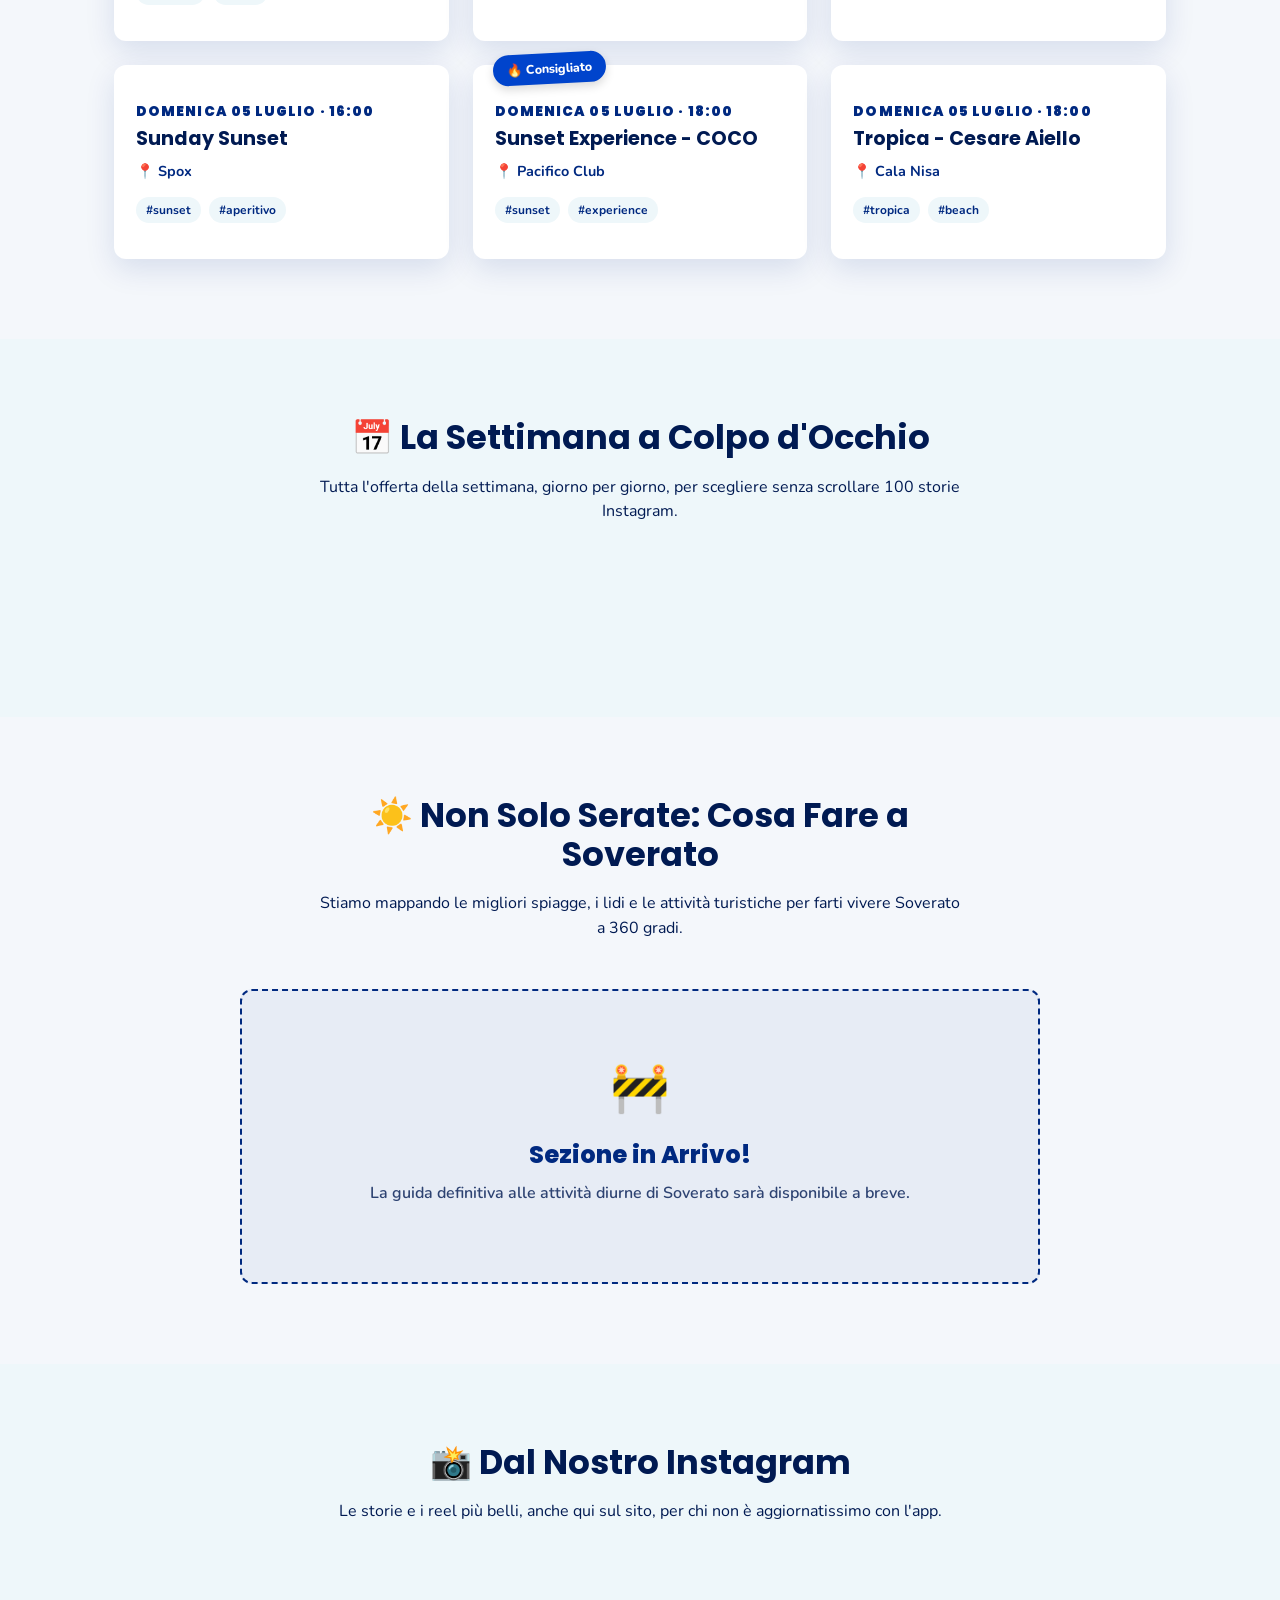
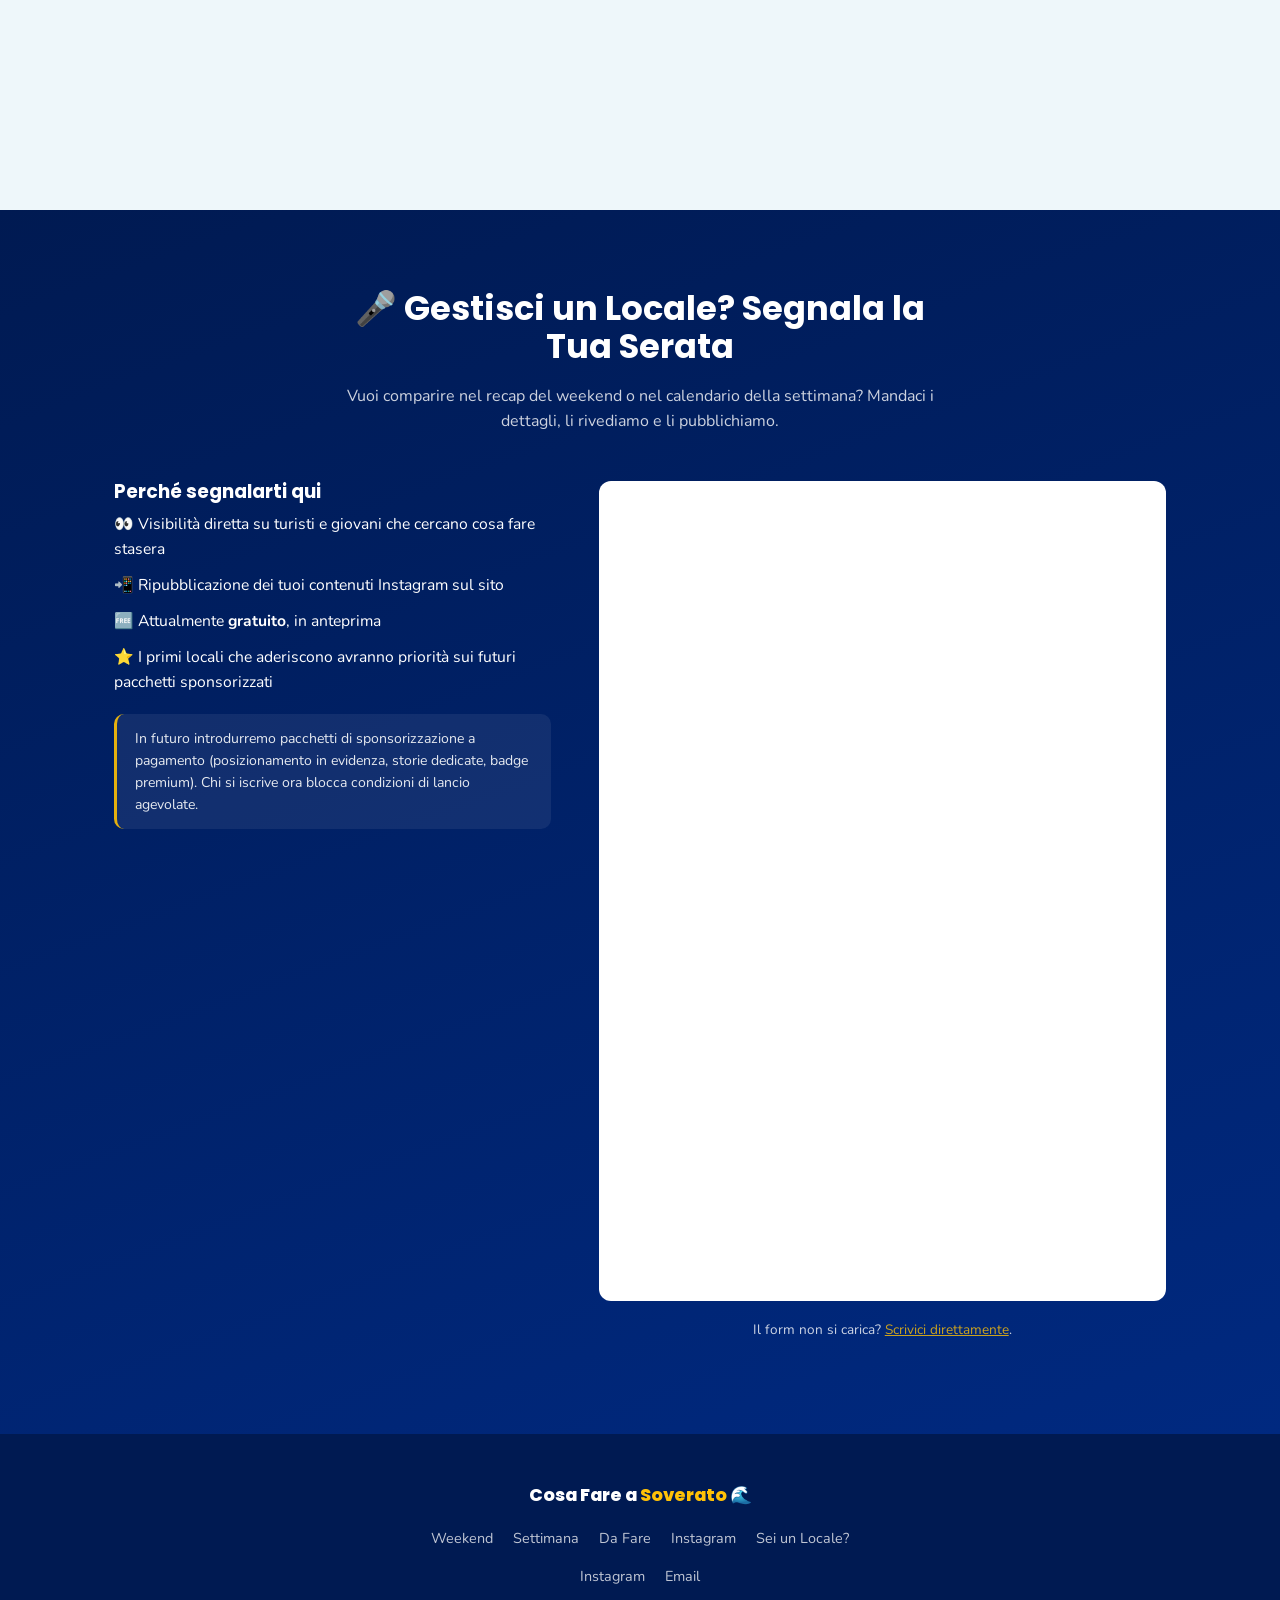
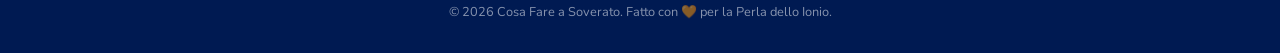
==== commit 926144c8: "removed placeholder" ====
--- a/index.html
+++ b/index.html
@@ -192,8 +192,7 @@
     <div class="event-tags"><span>#tropica</span><span>#beach</span></div>
   </article>
 
-</div>
-</section>
+</div> </div> </section>
 
 <!-- ============ SETTIMANA ESTATE ============ -->
 <section class="section section-alt" id="settimana">
@@ -214,7 +213,6 @@
       </div>
 
     </div>
-    <p class="section-footnote">⚠️ Programma di esempio — aggiornalo ogni settimana in <code>index.html</code>.</p>
   </div>
 </section>
 
@@ -314,11 +312,11 @@
           Google Form → tre puntini in alto a destra → Incorpora HTML → copia il valore "src" dell'iframe.
         -->
         <iframe
-          src="https://docs.google.com/forms/d/e/INSERISCI_QUI_ID_FORM/viewform?embedded=true"
-          width="100%" height="820" frameborder="0" marginheight="0" marginwidth="0"
-          title="Form segnalazione eventi locali Soverato">
-          Caricamento…
-        </iframe>
+  src="https://docs.google.com/forms/d/e/1FAIpQLSduHS3HevmQyoGol8SXn2SxWCyHNDpFHQodnVXB1pYJTHKVfQ/viewform?embedded=true"
+  width="100%" height="820" frameborder="0" marginheight="0" marginwidth="0"
+  title="Form segnalazione eventi locali Soverato">
+  Caricamento…
+</iframe>
         <p class="form-fallback">Il form non si carica? <a href="mailto:info@cosafareasoverato.it">Scrivici direttamente</a>.</p>
       </div>
     </div>
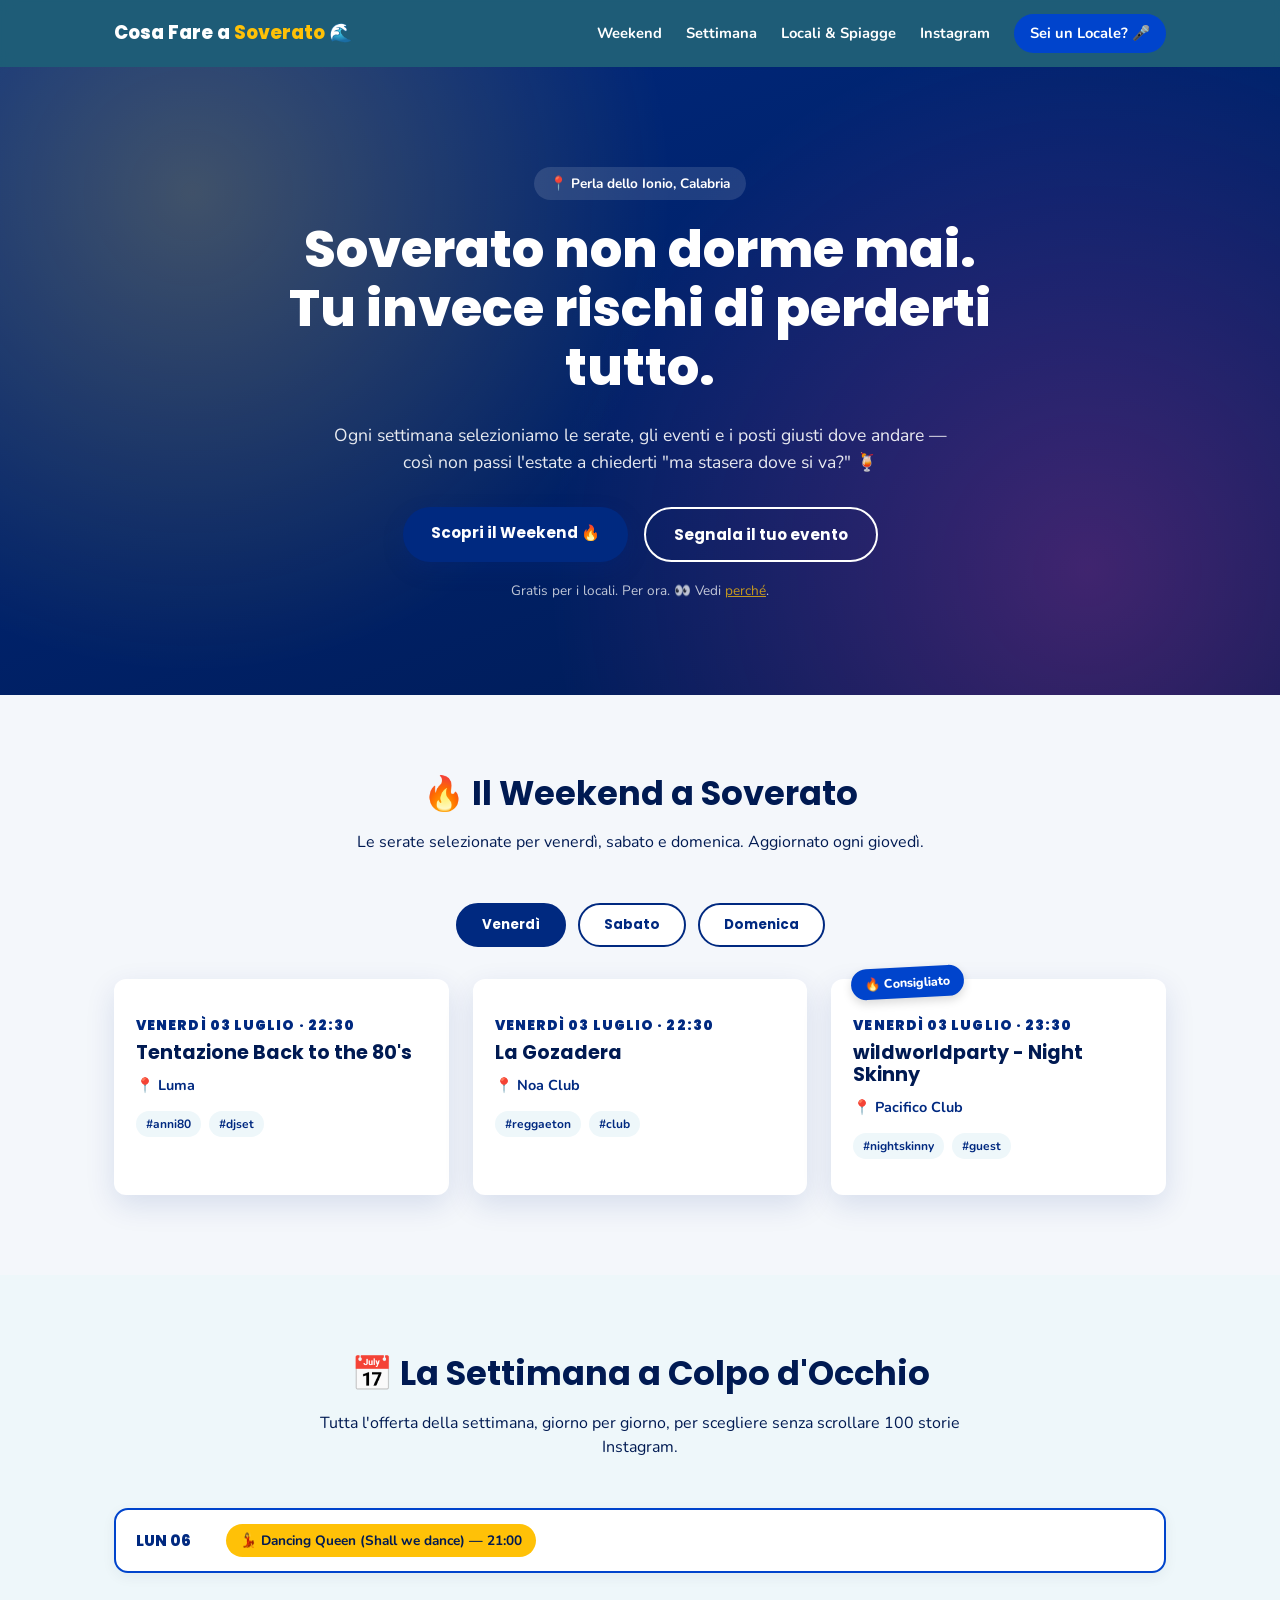
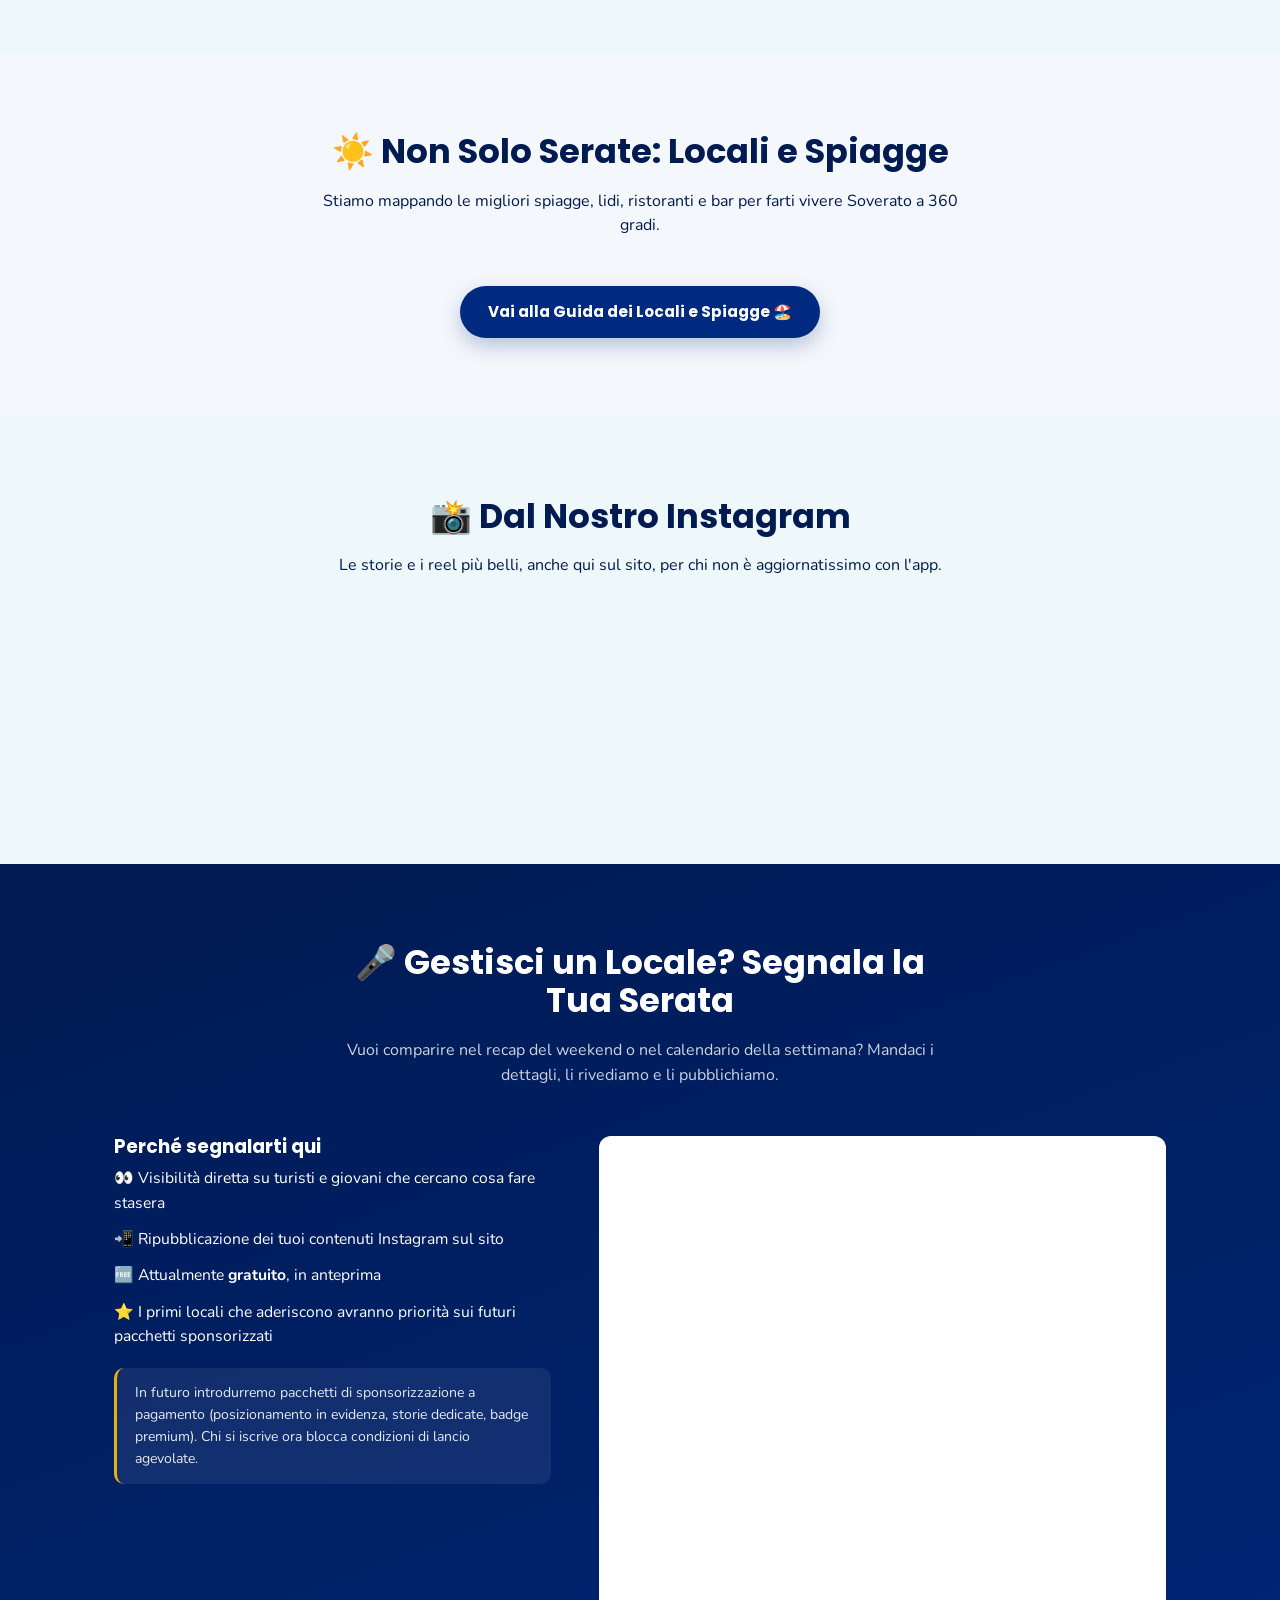
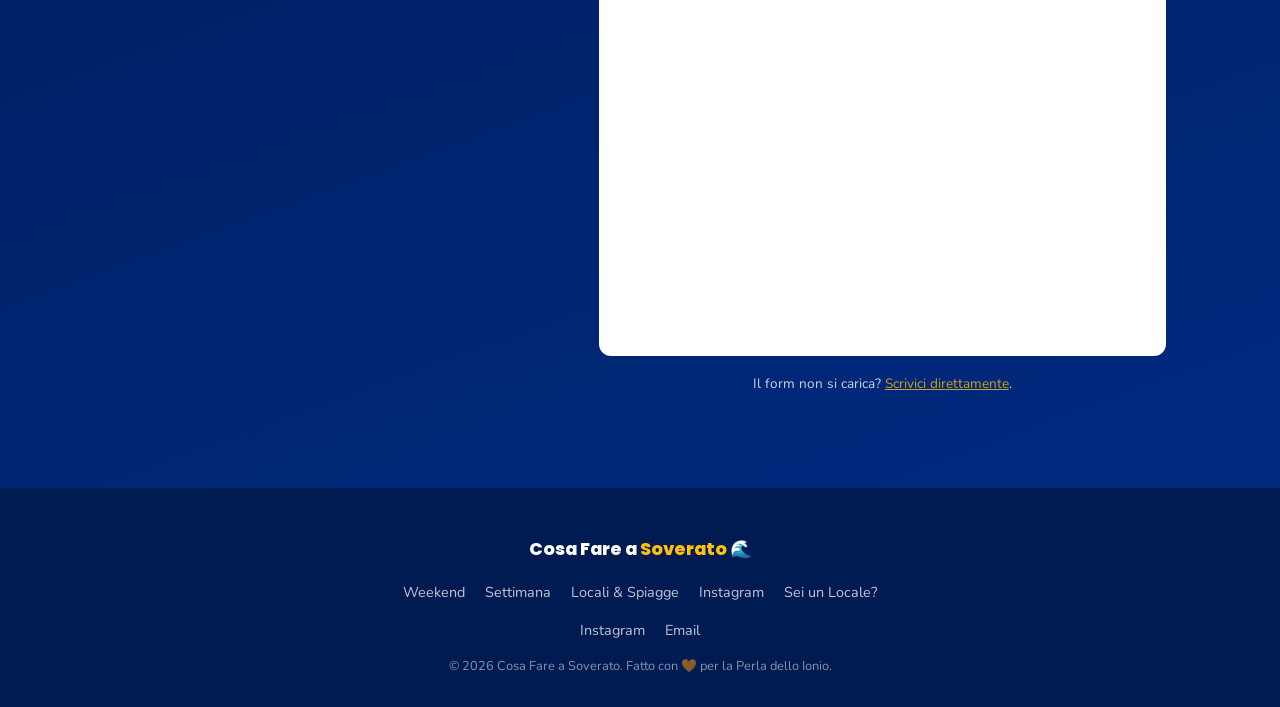
==== commit c5982ad1: "test" ====
--- a/index.html
+++ b/index.html
@@ -68,7 +68,7 @@
     <nav class="main-nav" id="mainNav">
       <a href="#weekend">Weekend</a>
       <a href="#settimana">Settimana</a>
-      <a href="#da-fare">Da Fare</a>
+      <a href="guida.html">Locali & Spiagge</a>
       <a href="#instagram">Instagram</a>
       <a href="#locali" class="nav-cta">Sei un Locale? 🎤</a>
     </nav>
@@ -97,6 +97,12 @@
       <p>Le serate selezionate per venerdì, sabato e domenica. Aggiornato ogni giovedì.</p>
     </div>
 
+    <div class="day-tabs">
+      <button class="tab-btn active" data-target="venerdi">Venerdì</button>
+      <button class="tab-btn" data-target="sabato">Sabato</button>
+      <button class="tab-btn" data-target="domenica">Domenica</button>
+    </div>
+
     <!--
       TEMPLATE EVENTO — copia questo blocco <article> per aggiungere un nuovo evento del weekend.
       Cambia solo il testo tra i tag, non toccare le classi.
@@ -104,21 +110,21 @@
     -->
     <div class="event-grid">
   
-  <article class="event-card">
+  <article class="event-card" data-day="venerdi" data-title="Tentazione Back to the 80's" data-venue="📍 Luma" data-time="22:30" data-tags="#anni80,#djset" data-desc="Serata a tema anni 80 con DJ set.">
     <p class="event-day">VENERDÌ 03 LUGLIO · 22:30</p>
     <h3>Tentazione Back to the 80's</h3>
     <p class="event-venue">📍 Luma</p>
     <div class="event-tags"><span>#anni80</span><span>#djset</span></div>
   </article>
 
-  <article class="event-card">
+  <article class="event-card" data-day="venerdi" data-title="La Gozadera" data-venue="📍 Noa Club" data-time="22:30" data-tags="#reggaeton,#club" data-desc="Il party reggaeton per eccellenza a Soverato.">
     <p class="event-day">VENERDÌ 03 LUGLIO · 22:30</p>
     <h3>La Gozadera</h3>
     <p class="event-venue">📍 Noa Club</p>
     <div class="event-tags"><span>#reggaeton</span><span>#club</span></div>
   </article>
 
-  <article class="event-card">
+  <article class="event-card" data-day="venerdi" data-title="wildworldparty - Night Skinny" data-venue="📍 Pacifico Club" data-time="23:30" data-tags="#nightskinny,#guest" data-desc="Ospite speciale Night Skinny per una serata indimenticabile.">
     <span class="badge badge-hot">🔥 Consigliato</span>
     <p class="event-day">VENERDÌ 03 LUGLIO · 23:30</p>
     <h3>wildworldparty - Night Skinny</h3>
@@ -126,28 +132,28 @@
     <div class="event-tags"><span>#nightskinny</span><span>#guest</span></div>
   </article>
 
-  <article class="event-card">
+  <article class="event-card" data-day="sabato" data-title="After sea" data-venue="📍 Cala Nisa" data-time="19:00" data-tags="#aperitivo,#beach" data-desc="Aperitivo al tramonto in spiaggia per rilassarsi dopo il mare.">
     <p class="event-day">SABATO 04 LUGLIO · 19:00</p>
     <h3>After sea</h3>
     <p class="event-venue">📍 Cala Nisa</p>
     <div class="event-tags"><span>#aperitivo</span><span>#beach</span></div>
   </article>
 
-  <article class="event-card">
+  <article class="event-card" data-day="sabato" data-title="AURA" data-venue="📍 Luma" data-time="22:30" data-tags="#saturdaynight" data-desc="Il sabato notte classico al Luma.">
     <p class="event-day">SABATO 04 LUGLIO · 22:30</p>
     <h3>AURA</h3>
     <p class="event-venue">📍 Luma</p>
     <div class="event-tags"><span>#saturdaynight</span></div>
   </article>
 
-  <article class="event-card">
+  <article class="event-card" data-day="sabato" data-title="Memories 90's–2000" data-venue="📍 Circle Club (Miramare)" data-time="23:30" data-tags="#anni90,#party" data-desc="Un tuffo nel passato con le migliori hit degli anni 90 e 2000.">
     <p class="event-day">SABATO 04 LUGLIO · 23:30</p>
     <h3>Memories 90's–2000</h3>
     <p class="event-venue">📍 Circle Club (Miramare)</p>
     <div class="event-tags"><span>#anni90</span><span>#party</span></div>
   </article>
 
-  <article class="event-card">
+  <article class="event-card" data-day="sabato" data-title="Chiusura Altrove Festival" data-venue="📍 Terrazza della Poesia &quot;Giusy Verbaro&quot;" data-time="SERA" data-tags="#festival,#djset" data-desc="DJ set di DJ Orosaiwa e Pazz Music Bureau (Sharon Samà + Matteo Caglioti). Serata stile party/festival.">
     <span class="badge badge-new">🆕 Evento Speciale</span>
     <p class="event-day">SABATO 04 LUGLIO · SERA</p>
     <h3>Chiusura Altrove Festival</h3>
@@ -156,28 +162,28 @@
     <div class="event-tags"><span>#festival</span><span>#djset</span></div>
   </article>
 
-  <article class="event-card">
+  <article class="event-card" data-day="sabato" data-title="Coachella" data-venue="📍 Mama's Beach Club" data-time="00:00" data-tags="#coachella,#beachclub" data-desc="Party a tema Coachella per ballare fino all'alba.">
     <p class="event-day">SABATO 04 LUGLIO · 00:00</p>
     <h3>Coachella</h3>
     <p class="event-venue">📍 Mama's Beach Club</p>
     <div class="event-tags"><span>#coachella</span><span>#beachclub</span></div>
   </article>
 
-  <article class="event-card">
+  <article class="event-card" data-day="sabato" data-title="Circo nero" data-venue="📍 Noa Club" data-time="00:00" data-tags="#circonero,#spettacolo" data-desc="Uno spettacolo unico e coinvolgente al Noa Club.">
     <p class="event-day">SABATO 04 LUGLIO · 00:00</p>
     <h3>Circo nero</h3>
     <p class="event-venue">📍 Noa Club</p>
     <div class="event-tags"><span>#circonero</span><span>#spettacolo</span></div>
   </article>
 
-  <article class="event-card">
+  <article class="event-card" data-day="domenica" data-title="Sunday Sunset" data-venue="📍 Spox" data-time="16:00" data-tags="#sunset,#aperitivo" data-desc="Aperitivo lungo della domenica pomeriggio.">
     <p class="event-day">DOMENICA 05 LUGLIO · 16:00</p>
     <h3>Sunday Sunset</h3>
     <p class="event-venue">📍 Spox</p>
     <div class="event-tags"><span>#sunset</span><span>#aperitivo</span></div>
   </article>
 
-  <article class="event-card">
+  <article class="event-card" data-day="domenica" data-title="Sunset Experience - COCO" data-venue="📍 Pacifico Club" data-time="18:00" data-tags="#sunset,#experience" data-desc="Un'esperienza al tramonto indimenticabile al Pacifico Club.">
     <span class="badge badge-hot">🔥 Consigliato</span>
     <p class="event-day">DOMENICA 05 LUGLIO · 18:00</p>
     <h3>Sunset Experience - COCO</h3>
@@ -185,7 +191,7 @@
     <div class="event-tags"><span>#sunset</span><span>#experience</span></div>
   </article>
 
-  <article class="event-card">
+  <article class="event-card" data-day="domenica" data-title="Tropica - Cesare Aiello" data-venue="📍 Cala Nisa" data-time="18:00" data-tags="#tropica,#beach" data-desc="Party Tropica in spiaggia.">
     <p class="event-day">DOMENICA 05 LUGLIO · 18:00</p>
     <h3>Tropica - Cesare Aiello</h3>
     <p class="event-venue">📍 Cala Nisa</p>
@@ -261,14 +267,12 @@
 <section class="section" id="da-fare">
   <div class="container">
     <div class="section-head">
-      <h2>☀️ Non Solo Serate: Cosa Fare a Soverato</h2>
-      <p>Stiamo mappando le migliori spiagge, i lidi e le attività turistiche per farti vivere Soverato a 360 gradi.</p>
-    </div>
-
-    <div class="coming-soon-banner" style="background: rgba(0, 41, 128, 0.05); border: 2px dashed #002980; border-radius: 12px; padding: 60px 20px; text-align: center; max-width: 800px; margin: 0 auto;">
-      <div style="font-size: 3rem; margin-bottom: 16px;">🚧</div>
-      <h3 style="color: #002980; font-family: 'Poppins', sans-serif; font-weight: 800; font-size: 1.5rem;">Sezione in Arrivo!</h3>
-      <p style="color: #001A52; font-weight: 600; opacity: 0.8;">La guida definitiva alle attività diurne di Soverato sarà disponibile a breve.</p>
+      <h2>☀️ Non Solo Serate: Locali e Spiagge</h2>
+      <p>Stiamo mappando le migliori spiagge, lidi, ristoranti e bar per farti vivere Soverato a 360 gradi.</p>
+    </div>
+    
+    <div style="text-align: center; margin-top: 32px;">
+      <a href="guida.html" class="btn btn-primary">Vai alla Guida dei Locali e Spiagge 🏖️</a>
     </div>
   </div>
 </section>
@@ -330,7 +334,7 @@
     <div class="footer-links">
       <a href="#weekend">Weekend</a>
       <a href="#settimana">Settimana</a>
-      <a href="#da-fare">Da Fare</a>
+      <a href="guida.html">Locali & Spiagge</a>
       <a href="#instagram">Instagram</a>
       <a href="#locali">Sei un Locale?</a>
     </div>
@@ -342,6 +346,20 @@
   </div>
 </footer>
 
+<!-- ============ EVENT MODAL ============ -->
+<div class="event-modal-overlay" id="eventModalOverlay">
+  <div class="event-modal" id="eventModal">
+    <button class="modal-close" id="modalClose" aria-label="Chiudi Modale">&times;</button>
+    <div class="modal-content">
+      <p class="modal-day" id="modalDay"></p>
+      <h3 class="modal-title" id="modalTitle"></h3>
+      <p class="modal-venue" id="modalVenue"></p>
+      <div class="modal-tags" id="modalTags"></div>
+      <p class="modal-desc" id="modalDesc"></p>
+    </div>
+  </div>
+</div>
+
 <script src="js/main.js"></script>
 </body>
 </html>
--- a/css/style.css
+++ b/css/style.css
@@ -211,6 +211,7 @@
   box-shadow: var(--shadow);
   padding: 26px 22px;
   transition: transform .2s ease, box-shadow .2s ease;
+  cursor: pointer;
 }
 .event-card:hover {
   transform: translateY(-6px) rotate(-.5deg);
@@ -444,3 +445,111 @@
   .main-nav.is-open { display: flex; }
   .nav-cta { align-self: flex-start; }
 }
+
+/* ---------- TABS ---------- */
+.day-tabs {
+  display: flex;
+  justify-content: center;
+  gap: 12px;
+  margin-bottom: 32px;
+}
+.tab-btn {
+  background: var(--white);
+  border: 2px solid var(--blue-deep);
+  color: var(--blue-deep);
+  padding: 10px 24px;
+  border-radius: 999px;
+  font-family: var(--font-head);
+  font-weight: 700;
+  cursor: pointer;
+  transition: all 0.2s ease;
+}
+.tab-btn:hover {
+  background: #EEF7FA;
+}
+.tab-btn.active {
+  background: var(--blue-deep);
+  color: var(--white);
+}
+
+/* ---------- MODAL ---------- */
+.event-modal-overlay {
+  position: fixed;
+  top: 0; left: 0; width: 100%; height: 100%;
+  background: rgba(0, 26, 82, 0.8);
+  backdrop-filter: blur(4px);
+  z-index: 1000;
+  display: flex;
+  align-items: center;
+  justify-content: center;
+  opacity: 0;
+  visibility: hidden;
+  transition: opacity 0.3s ease, visibility 0.3s ease;
+}
+.event-modal-overlay.is-open {
+  opacity: 1;
+  visibility: visible;
+}
+.event-modal {
+  background: var(--white);
+  border-radius: var(--radius);
+  width: 90%;
+  max-width: 500px;
+  padding: 32px 24px;
+  position: relative;
+  transform: translateY(20px);
+  transition: transform 0.3s ease;
+  box-shadow: 0 20px 40px rgba(0,0,0,0.2);
+}
+.event-modal-overlay.is-open .event-modal {
+  transform: translateY(0);
+}
+.modal-close {
+  position: absolute;
+  top: 16px;
+  right: 16px;
+  background: none;
+  border: none;
+  font-size: 1.5rem;
+  color: var(--blue-dark);
+  cursor: pointer;
+  padding: 4px 8px;
+  line-height: 1;
+}
+.modal-day {
+  font-family: var(--font-head);
+  font-weight: 900;
+  color: var(--coral);
+  font-size: .85rem;
+  margin-bottom: 8px;
+}
+.modal-title {
+  font-size: 1.6rem;
+  color: var(--blue-deep);
+  margin-bottom: 12px;
+}
+.modal-venue {
+  font-weight: 700;
+  font-size: 1.1rem;
+  color: var(--blue-dark);
+  margin-bottom: 16px;
+}
+.modal-tags {
+  display: flex;
+  gap: 8px;
+  flex-wrap: wrap;
+  margin-bottom: 20px;
+}
+.modal-tags span {
+  font-size: .85rem;
+  background: #EEF7FA;
+  color: var(--blue-deep);
+  padding: 6px 12px;
+  border-radius: 999px;
+  font-weight: 700;
+}
+.modal-desc {
+  font-size: 1rem;
+  color: #3c5a66;
+  line-height: 1.6;
+}
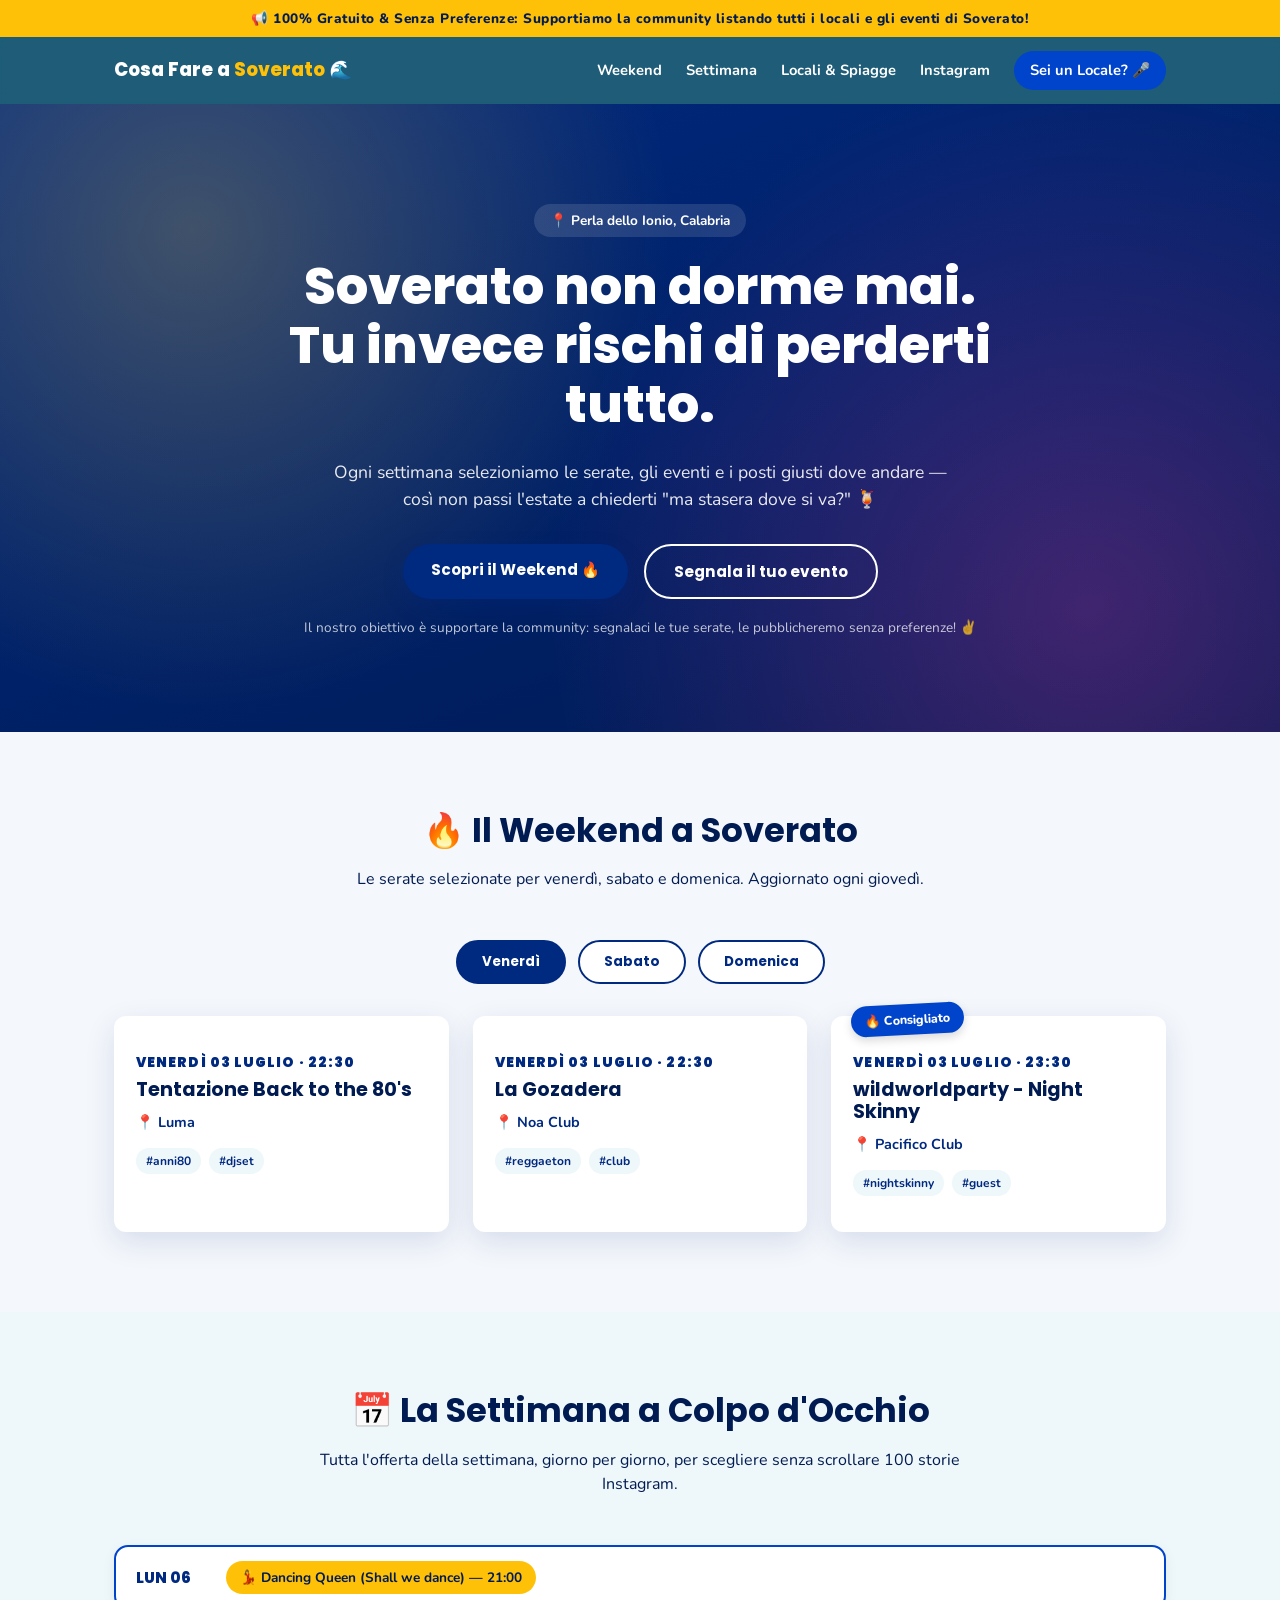
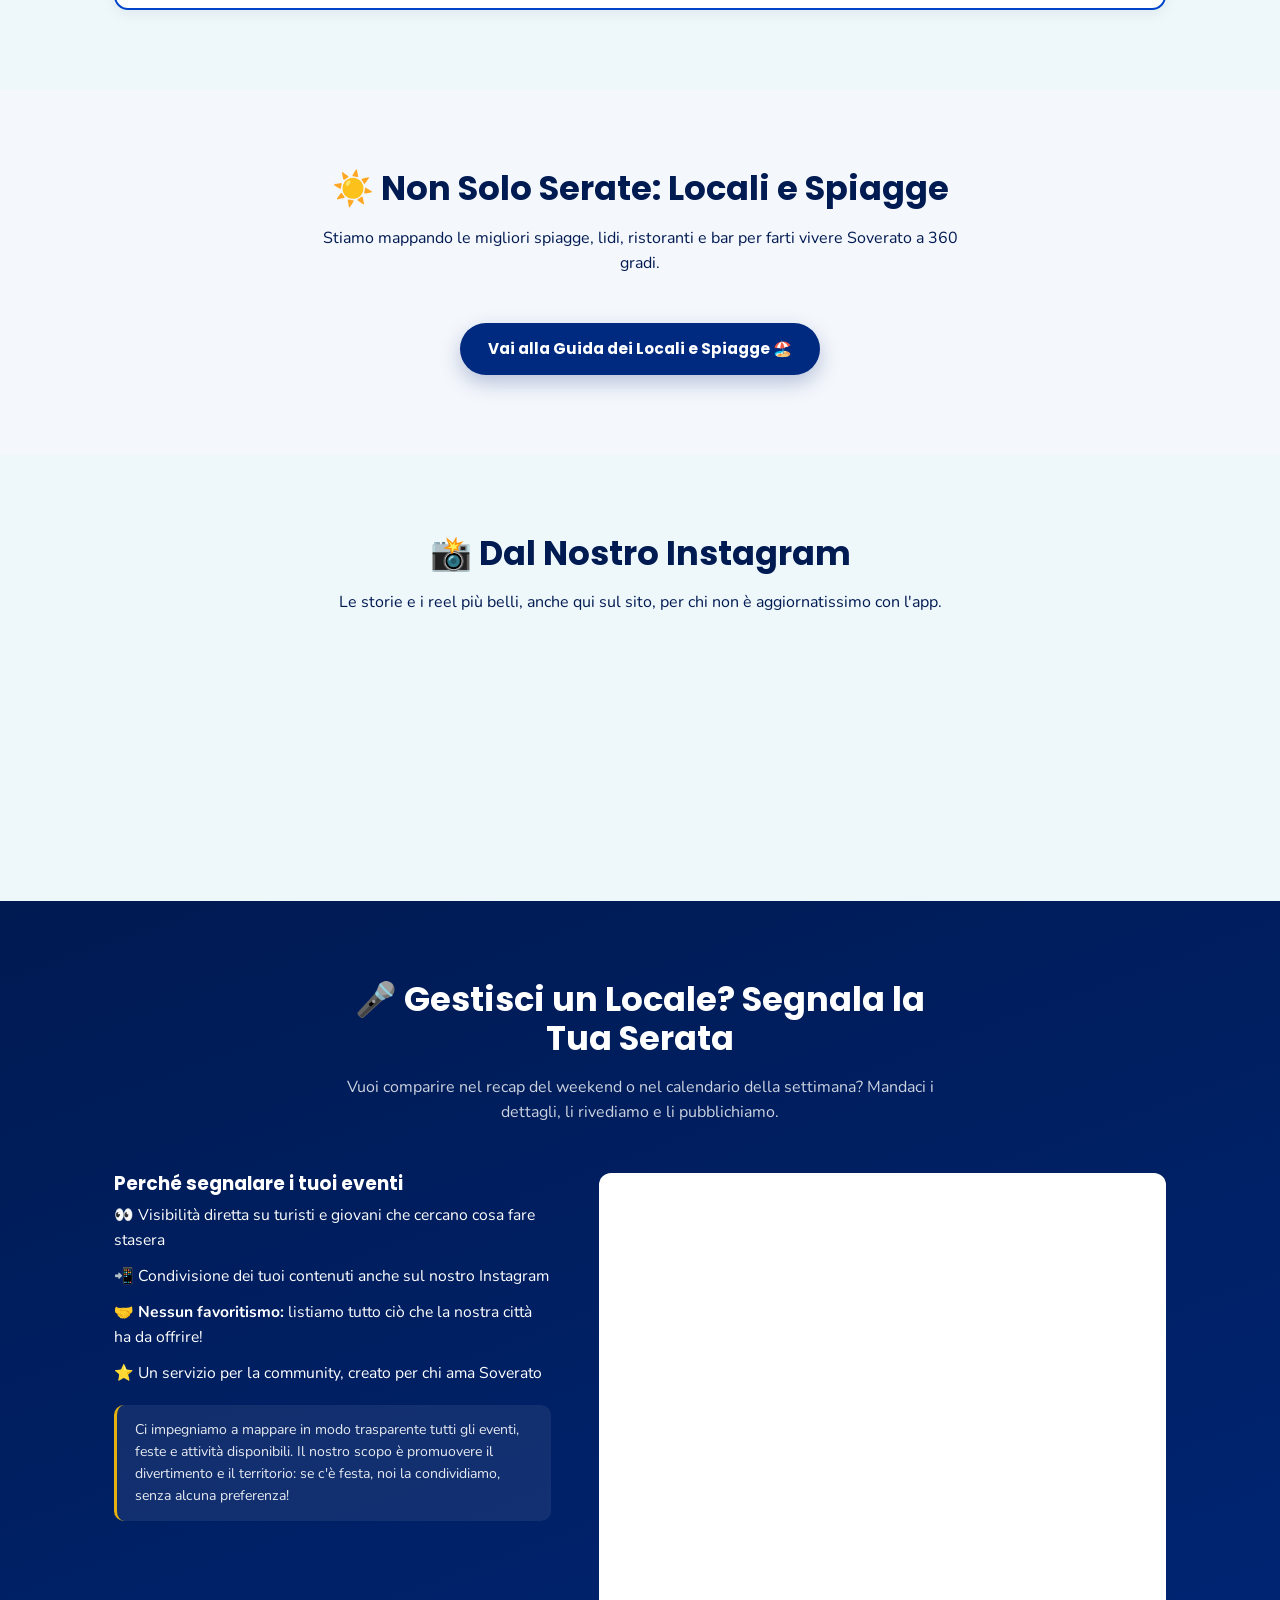
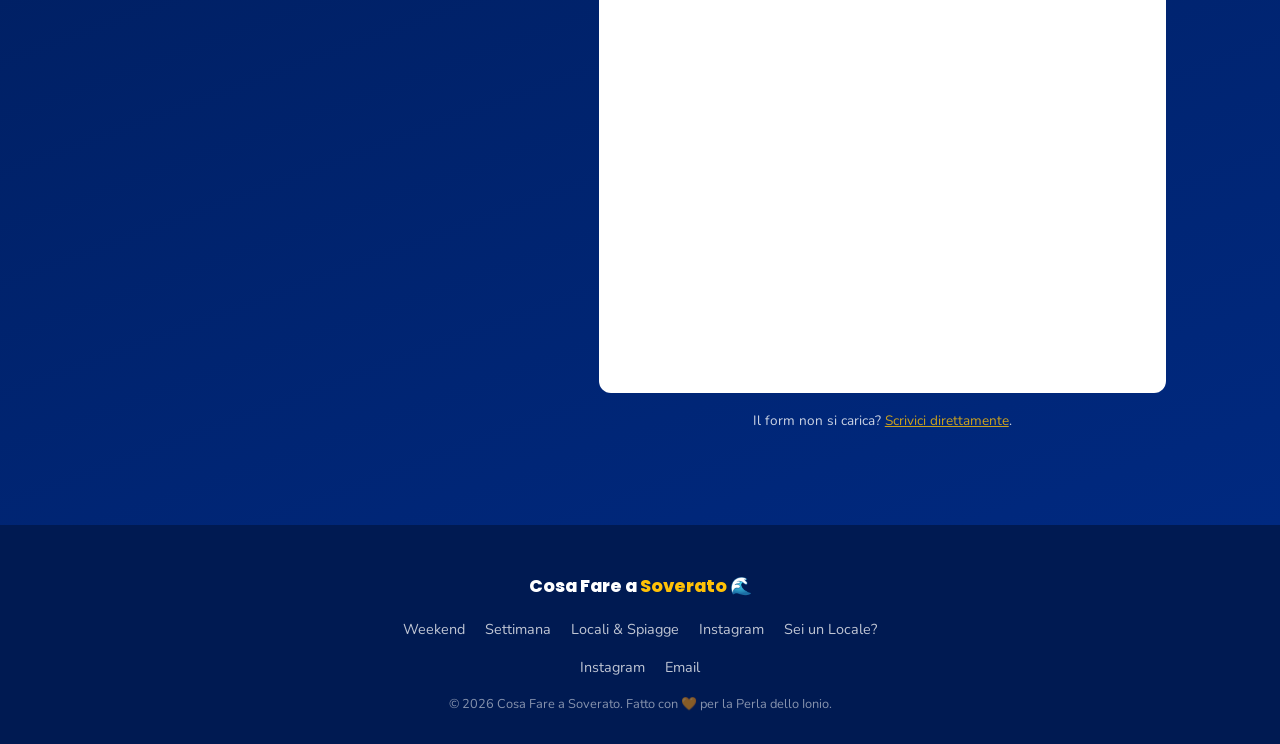
==== commit 6de404ab: "promozionenopref" ====
--- a/index.html
+++ b/index.html
@@ -57,7 +57,9 @@
 </script>
 </head>
 <body>
-
+<div style="background: var(--yellow); color: var(--blue-dark); text-align: center; padding: 8px 15px; font-size: 0.85rem; font-weight: 800; letter-spacing: 0.5px;">
+  📢 100% Gratuito & Senza Preferenze: Supportiamo la community listando tutti i locali e gli eventi di Soverato!
+</div>
 <!-- ============ HEADER / NAV ============ -->
 <header class="site-header">
   <div class="container nav-wrap">
@@ -85,7 +87,7 @@
       <a href="#weekend" class="btn btn-primary">Scopri il Weekend 🔥</a>
       <a href="#locali" class="btn btn-outline">Segnala il tuo evento</a>
     </div>
-    <p class="hero-note">Gratis per i locali. Per ora. 👀 Vedi <a href="#pricing-note">perché</a>.</p>
+    <p class="hero-note">Il nostro obiettivo è supportare la community: segnalaci le tue serate, le pubblicheremo senza preferenze! ✌️</p>
   </div>
 </section>
 
@@ -300,14 +302,14 @@
 
     <div class="locali-grid">
       <div class="locali-perks">
-        <h3>Perché segnalarti qui</h3>
+        <h3>Perché segnalare i tuoi eventi</h3>
         <ul class="perk-list">
           <li>👀 Visibilità diretta su turisti e giovani che cercano cosa fare stasera</li>
-          <li>📲 Ripubblicazione dei tuoi contenuti Instagram sul sito</li>
-          <li>🆓 Attualmente <strong>gratuito</strong>, in anteprima</li>
-          <li>⭐ I primi locali che aderiscono avranno priorità sui futuri pacchetti sponsorizzati</li>
+          <li>📲 Condivisione dei tuoi contenuti anche sul nostro Instagram</li>
+          <li>🤝 <strong>Nessun favoritismo:</strong> listiamo tutto ciò che la nostra città ha da offrire!</li>
+          <li>⭐ Un servizio per la community, creato per chi ama Soverato</li>
         </ul>
-        <p id="pricing-note" class="pricing-note">In futuro introdurremo pacchetti di sponsorizzazione a pagamento (posizionamento in evidenza, storie dedicate, badge premium). Chi si iscrive ora blocca condizioni di lancio agevolate.</p>
+        <p id="pricing-note" class="pricing-note">Ci impegniamo a mappare in modo trasparente tutti gli eventi, feste e attività disponibili. Il nostro scopo è promuovere il divertimento e il territorio: se c'è festa, noi la condividiamo, senza alcuna preferenza!</p>
       </div>
 
       <div class="locali-form">
@@ -353,7 +355,12 @@
     <div class="modal-content">
       <p class="modal-day" id="modalDay"></p>
       <h3 class="modal-title" id="modalTitle"></h3>
-      <p class="modal-venue" id="modalVenue"></p>
+      <a class="modal-venue" id="modalVenueLink" target="_blank" rel="noopener">📍 <span id="modalVenue"></span></a>
+      <div class="modal-socials">
+        <a href="#" class="social-btn">📷 Instagram</a>
+        <a href="#" class="social-btn">📘 Facebook</a>
+        <a href="#" class="social-btn">🎵 TikTok</a>
+      </div>
       <div class="modal-tags" id="modalTags"></div>
       <p class="modal-desc" id="modalDesc"></p>
     </div>
--- a/css/style.css
+++ b/css/style.css
@@ -528,11 +528,38 @@
   color: var(--blue-deep);
   margin-bottom: 12px;
 }
-.modal-venue {
+a.modal-venue {
   font-weight: 700;
   font-size: 1.1rem;
   color: var(--blue-dark);
   margin-bottom: 16px;
+  display: inline-block;
+  text-decoration: underline;
+  text-decoration-color: rgba(0, 26, 82, 0.3);
+  text-underline-offset: 4px;
+}
+a.modal-venue:hover {
+  text-decoration-color: var(--blue-dark);
+}
+.modal-socials {
+  display: flex;
+  gap: 12px;
+  margin-bottom: 20px;
+  flex-wrap: wrap;
+}
+.social-btn {
+  font-size: 0.85rem;
+  padding: 6px 14px;
+  border-radius: 999px;
+  background: var(--light);
+  color: var(--text);
+  font-weight: 700;
+  border: 1px solid rgba(0,0,0,0.1);
+  transition: all 0.2s;
+}
+.social-btn:hover {
+  background: var(--white);
+  box-shadow: 0 4px 10px rgba(0,0,0,0.08);
 }
 .modal-tags {
   display: flex;
